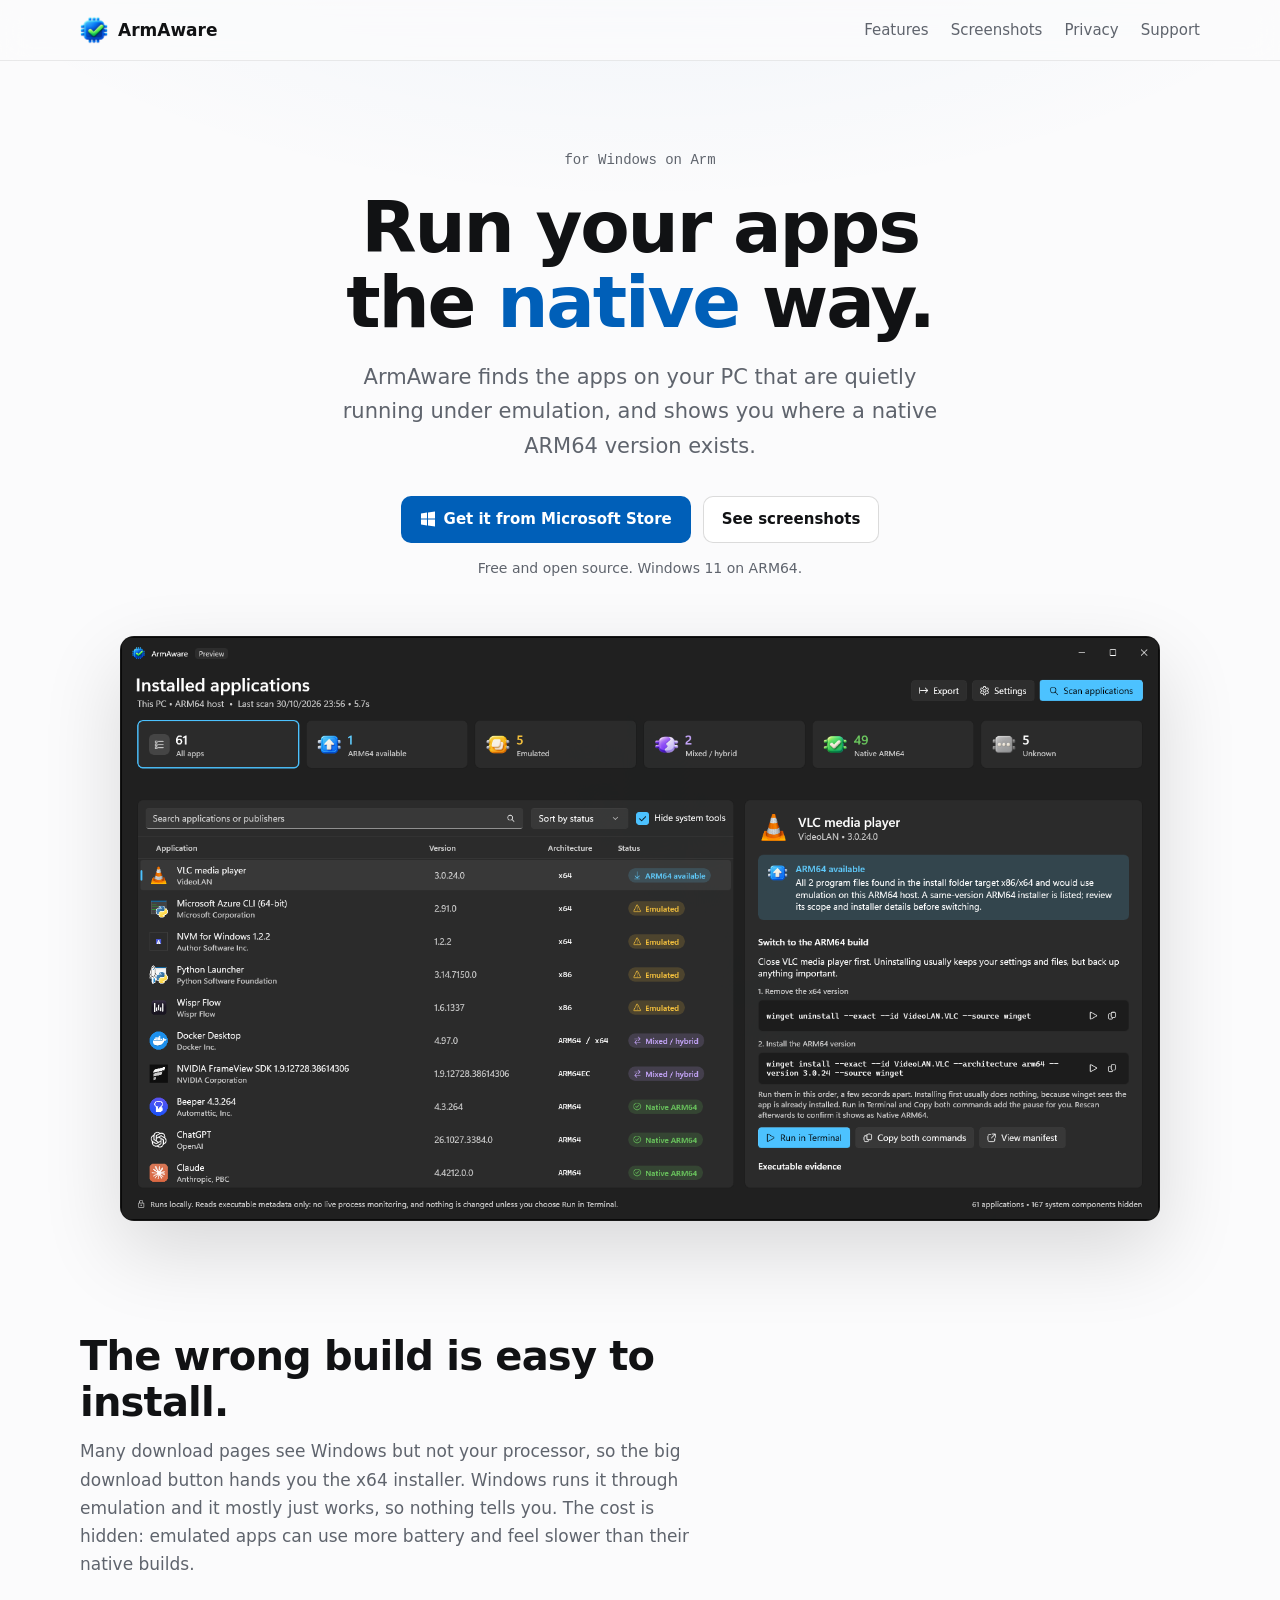
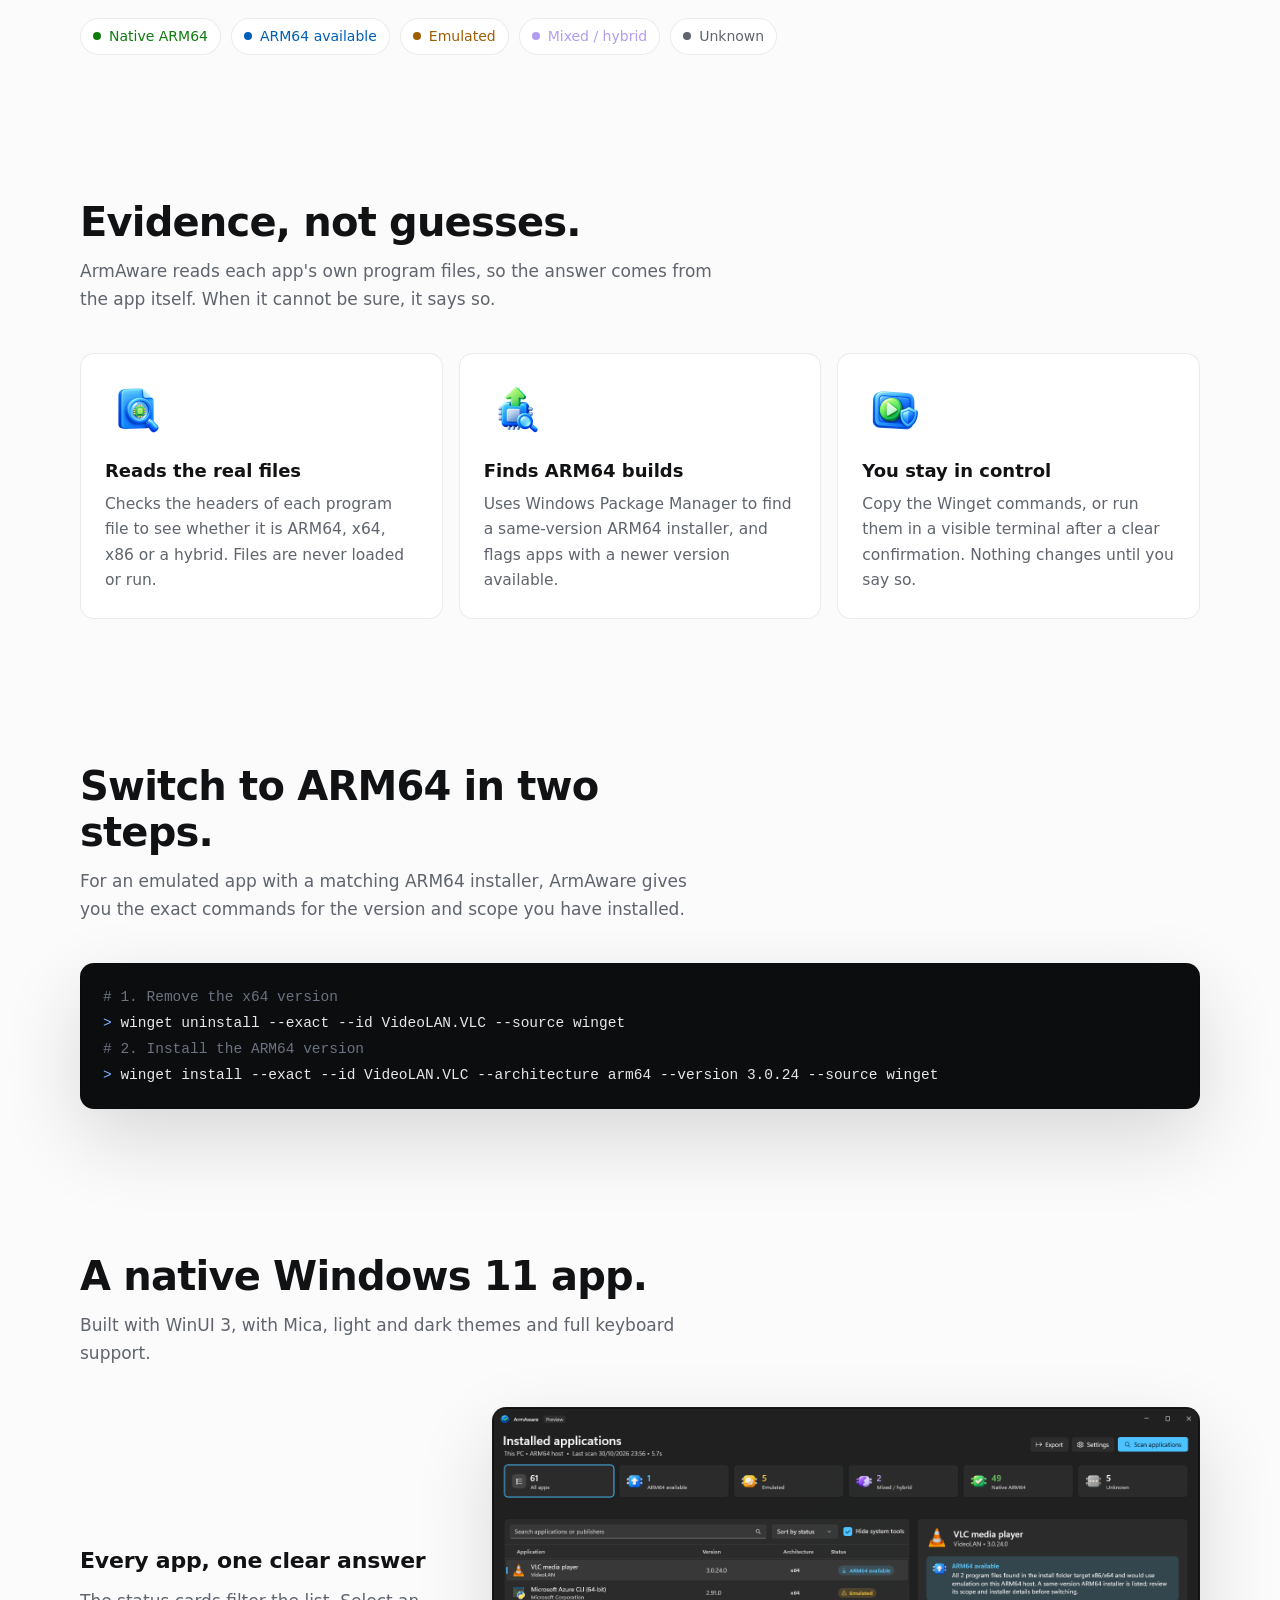
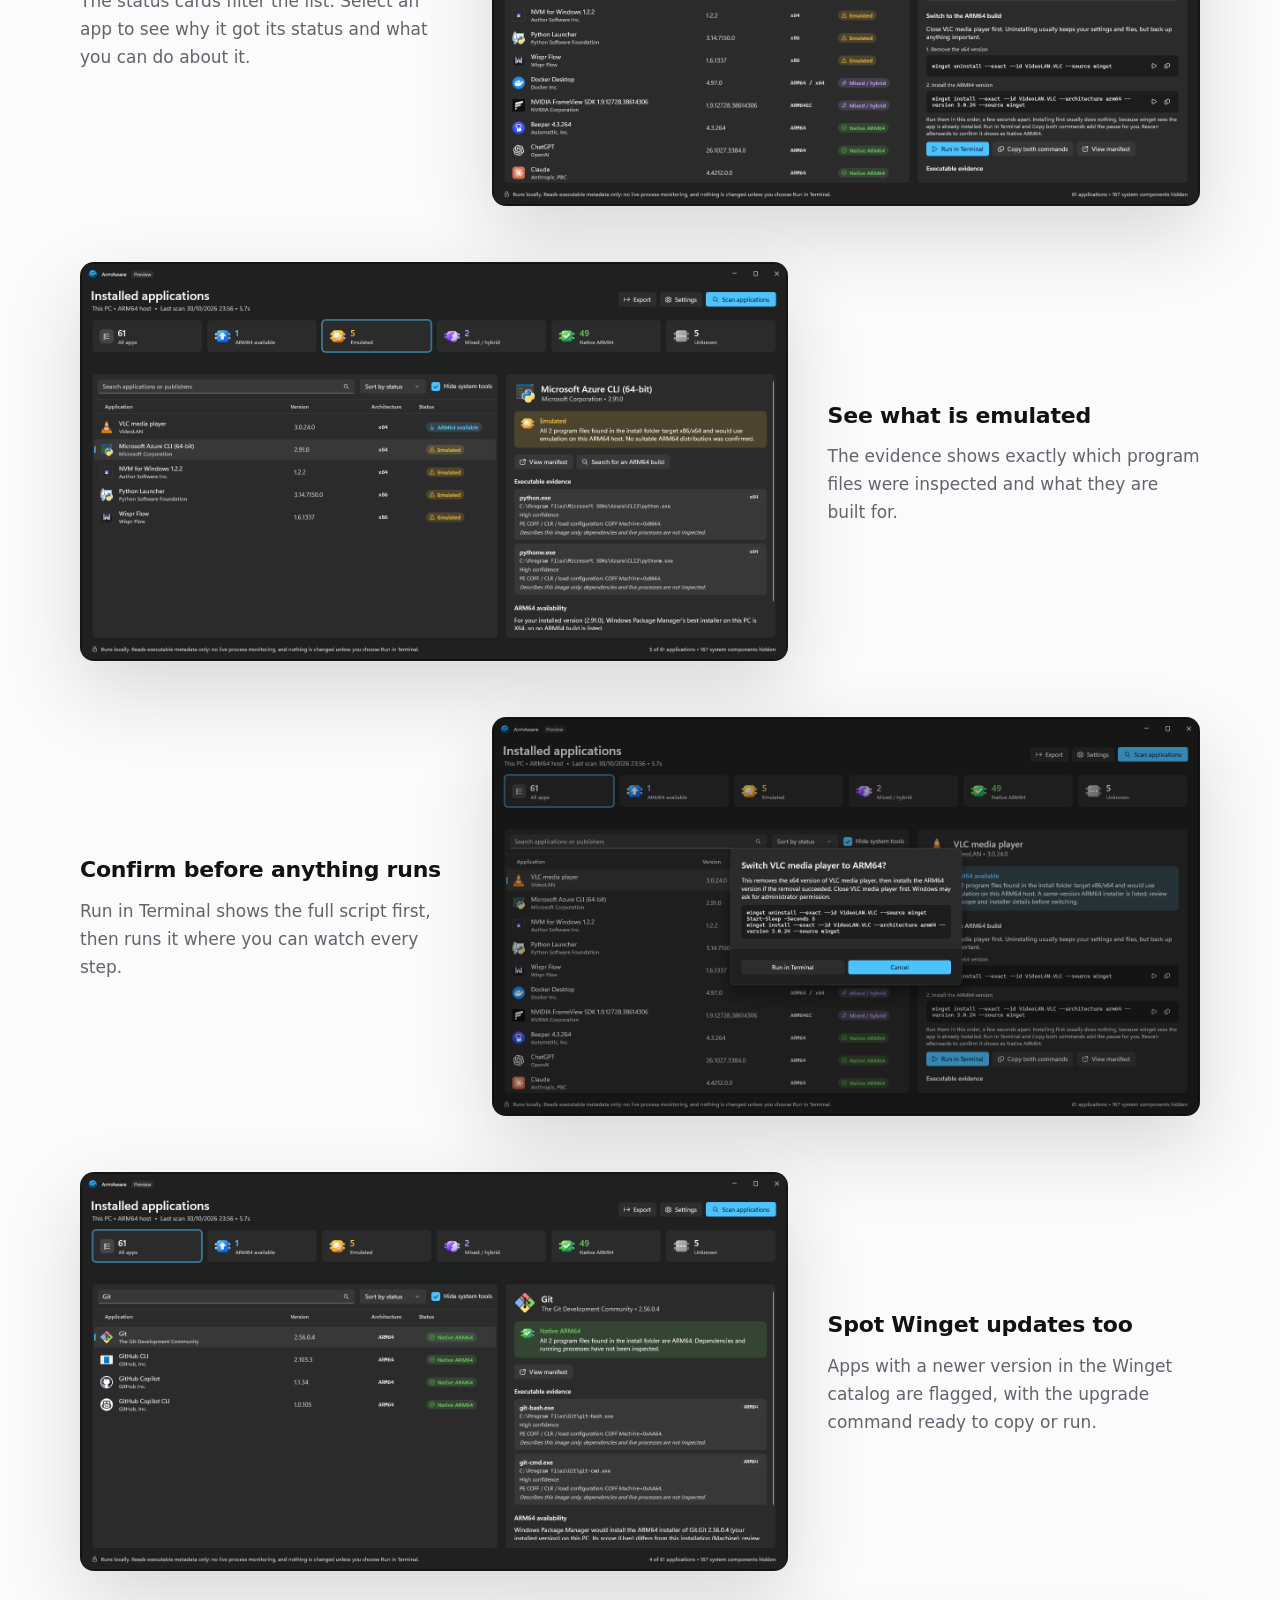
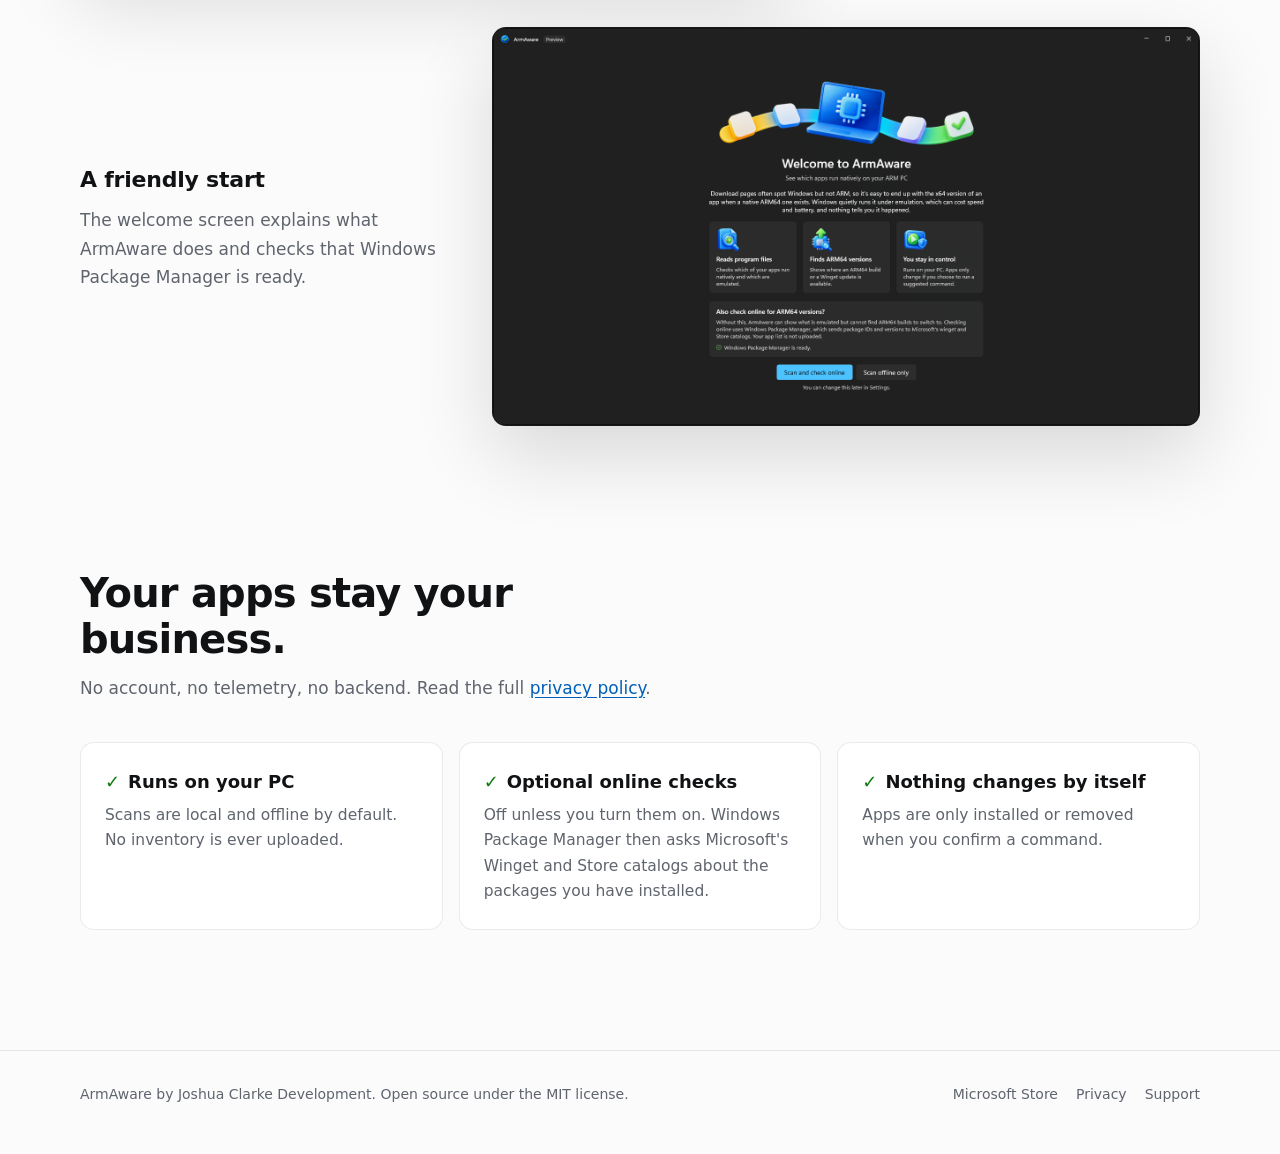
==== docs/index.html @ 5b1fdc79 "Initial commit" ====
<!doctype html>
<html lang="en">
<head>
<meta charset="utf-8">
<meta name="viewport" content="width=device-width, initial-scale=1">
<title>ArmAware: find emulated apps on Windows on ARM</title>
<meta name="description" content="ArmAware shows which apps on your Windows on ARM PC run under emulation, and helps you switch them to native ARM64 builds.">
<meta property="og:title" content="ArmAware">
<meta property="og:description" content="Find the apps on your Windows on ARM PC that run under emulation, and switch them to native ARM64.">
<meta property="og:image" content="img/02-arm64-available.png">
<link rel="icon" href="img/icon.png">
<link rel="stylesheet" href="site.css">
</head>
<body>
<header class="site-header">
  <div class="wrap">
    <a class="brand" href="index.html"><img src="img/icon.png" alt="">ArmAware</a>
    <nav class="site-nav" aria-label="Main">
      <a class="hide-sm" href="#features">Features</a>
      <a class="hide-sm" href="#screenshots">Screenshots</a>
      <a href="privacy.html">Privacy</a>
      <a href="support.html">Support</a>
    </nav>
  </div>
</header>

<main>
  <div class="wrap hero">
    <p class="eyebrow">for Windows on Arm</p>
    <h1>Run your apps the <span class="accent">native</span> way.</h1>
    <p class="lede">ArmAware finds the apps on your PC that are quietly running under emulation, and shows you where a native ARM64 version exists.</p>
    <div class="actions">
      <a class="btn btn-primary" href="https://apps.microsoft.com/detail/9N84PT3981Z1">
        <svg viewBox="0 0 16 16" aria-hidden="true"><path fill="currentColor" d="M1 2.5 7 1.6v5.9H1zm7-1.05L15 .5v7H8zM1 8.5h6v5.9l-6-.9zm7 0h7v7l-7-.95z"/></svg>
        Get it from Microsoft Store</a>
      <a class="btn" href="#screenshots">See screenshots</a>
    </div>
    <p class="note">Free and open source. Windows 11 on ARM64.</p>
    <div class="shot hero-shot"><img src="img/02-arm64-available.png" width="1600" height="900" alt="ArmAware listing installed apps, with VLC media player selected and an ARM64 version available"></div>
  </div>

  <section id="why">
    <div class="wrap">
      <div class="section-head">
        <h2>The wrong build is easy to install.</h2>
        <p>Many download pages see Windows but not your processor, so the big download button hands you the x64 installer. Windows runs it through emulation and it mostly just works, so nothing tells you. The cost is hidden: emulated apps can use more battery and feel slower than their native builds.</p>
      </div>
      <div class="statuses" aria-label="Statuses ArmAware reports">
        <span class="chip" style="color: var(--native)">Native ARM64</span>
        <span class="chip" style="color: var(--accent)">ARM64 available</span>
        <span class="chip" style="color: var(--emulated)">Emulated</span>
        <span class="chip" style="color: #b49cf0">Mixed / hybrid</span>
        <span class="chip" style="color: var(--muted)">Unknown</span>
      </div>
    </div>
  </section>

  <section id="features">
    <div class="wrap">
      <div class="section-head">
        <h2>Evidence, not guesses.</h2>
        <p>ArmAware reads each app's own program files, so the answer comes from the app itself. When it cannot be sure, it says so.</p>
      </div>
      <div class="features">
        <div class="card"><img src="img/feature-inspect.png" alt=""><h3>Reads the real files</h3><p>Checks the headers of each program file to see whether it is ARM64, x64, x86 or a hybrid. Files are never loaded or run.</p></div>
        <div class="card"><img src="img/feature-find.png" alt=""><h3>Finds ARM64 builds</h3><p>Uses Windows Package Manager to find a same-version ARM64 installer, and flags apps with a newer version available.</p></div>
        <div class="card"><img src="img/feature-control.png" alt=""><h3>You stay in control</h3><p>Copy the Winget commands, or run them in a visible terminal after a clear confirmation. Nothing changes until you say so.</p></div>
      </div>
    </div>
  </section>

  <section id="switch">
    <div class="wrap">
      <div class="section-head">
        <h2>Switch to ARM64 in two steps.</h2>
        <p>For an emulated app with a matching ARM64 installer, ArmAware gives you the exact commands for the version and scope you have installed.</p>
      </div>
      <div class="terminal" role="img" aria-label="Two Winget commands: uninstall the x64 build of VLC, then install the ARM64 build">
        <div class="c"># 1. Remove the x64 version</div>
        <div><span class="p">&gt;</span> winget uninstall --exact --id VideoLAN.VLC --source winget</div>
        <div class="c"># 2. Install the ARM64 version</div>
        <div><span class="p">&gt;</span> winget install --exact --id VideoLAN.VLC --architecture arm64 --version 3.0.24 --source winget</div>
      </div>
    </div>
  </section>

  <section id="screenshots">
    <div class="wrap">
      <div class="section-head">
        <h2>A native Windows 11 app.</h2>
        <p>Built with WinUI 3, with Mica, light and dark themes and full keyboard support.</p>
      </div>
      <div class="gallery">
        <figure>
          <figcaption><h3>Every app, one clear answer</h3><p>The status cards filter the list. Select an app to see why it got its status and what you can do about it.</p></figcaption>
          <a class="shot" href="img/02-arm64-available.png"><img src="img/02-arm64-available.png" width="1600" height="900" loading="lazy" alt="App list with status cards and the details pane for VLC media player"></a>
        </figure>
        <figure>
          <figcaption><h3>See what is emulated</h3><p>The evidence shows exactly which program files were inspected and what they are built for.</p></figcaption>
          <a class="shot" href="img/05-emulated.png"><img src="img/05-emulated.png" width="1600" height="900" loading="lazy" alt="An emulated app selected, with its executable evidence"></a>
        </figure>
        <figure>
          <figcaption><h3>Confirm before anything runs</h3><p>Run in Terminal shows the full script first, then runs it where you can watch every step.</p></figcaption>
          <a class="shot" href="img/03-run-confirmation.png"><img src="img/03-run-confirmation.png" width="1600" height="900" loading="lazy" alt="Confirmation dialog showing the commands that will run"></a>
        </figure>
        <figure>
          <figcaption><h3>Spot Winget updates too</h3><p>Apps with a newer version in the Winget catalog are flagged, with the upgrade command ready to copy or run.</p></figcaption>
          <a class="shot" href="img/04-update-available.png"><img src="img/04-update-available.png" width="1600" height="900" loading="lazy" alt="An app with a Winget update available"></a>
        </figure>
        <figure>
          <figcaption><h3>A friendly start</h3><p>The welcome screen explains what ArmAware does and checks that Windows Package Manager is ready.</p></figcaption>
          <a class="shot" href="img/01-welcome.png"><img src="img/01-welcome.png" width="1600" height="900" loading="lazy" alt="ArmAware welcome screen"></a>
        </figure>
      </div>
    </div>
  </section>

  <section id="privacy">
    <div class="wrap">
      <div class="section-head">
        <h2>Your apps stay your business.</h2>
        <p>No account, no telemetry, no backend. Read the full <a href="privacy.html">privacy policy</a>.</p>
      </div>
      <div class="privacy-points">
        <div class="card"><h3>Runs on your PC</h3><p>Scans are local and offline by default. No inventory is ever uploaded.</p></div>
        <div class="card"><h3>Optional online checks</h3><p>Off unless you turn them on. Windows Package Manager then asks Microsoft's Winget and Store catalogs about the packages you have installed.</p></div>
        <div class="card"><h3>Nothing changes by itself</h3><p>Apps are only installed or removed when you confirm a command.</p></div>
      </div>
    </div>
  </section>
</main>

<footer class="site-footer">
  <div class="wrap">
    <span>ArmAware by Joshua Clarke Development. Open source under the MIT license.</span>
    <nav aria-label="Footer">
      <a href="https://apps.microsoft.com/detail/9N84PT3981Z1">Microsoft Store</a>
      <a href="privacy.html">Privacy</a>
      <a href="support.html">Support</a>
    </nav>
  </div>
</footer>
</body>
</html>
---- docs/site.css ----
:root {
  color-scheme: dark;
  --bg: #08090a;
  --surface: #101113;
  --raised: #16171a;
  --line: rgba(255, 255, 255, .08);
  --line-strong: rgba(255, 255, 255, .14);
  --ink: #f7f8f8;
  --muted: #8a8f98;
  --accent: #7db7ff;
  --accent-ink: #08090a;
  --native: #6ccb5f;
  --emulated: #d9a441;
  --glow: rgba(255, 255, 255, .06);
  --shadow: 0 40px 120px rgba(0, 0, 0, .7);
  --radius: 14px;
  --mono: "Cascadia Mono", "Cascadia Code", Consolas, monospace;
}

@media (prefers-color-scheme: light) {
  :root {
    color-scheme: light;
    --bg: #fbfbfc;
    --surface: #ffffff;
    --raised: #f3f4f6;
    --line: rgba(0, 0, 0, .08);
    --line-strong: rgba(0, 0, 0, .14);
    --ink: #111214;
    --muted: #5f646d;
    --accent: #005fb8;
    --accent-ink: #ffffff;
    --native: #0f7b0f;
    --emulated: #9d5d00;
    --glow: rgba(0, 95, 184, .06);
    --shadow: 0 30px 80px rgba(0, 0, 0, .14);
  }
}

* { box-sizing: border-box; }
html { scroll-behavior: smooth; }
body {
  margin: 0;
  background: radial-gradient(1100px 520px at 50% -160px, var(--glow), transparent 70%), var(--bg);
  color: var(--ink);
  font: 17px/1.65 "Segoe UI Variable Text", "Segoe UI", system-ui, -apple-system, sans-serif;
  -webkit-font-smoothing: antialiased;
}
img { max-width: 100%; height: auto; display: block; }
a { color: var(--accent); text-underline-offset: .2em; }
a:hover { text-decoration-thickness: 2px; }
code { font-family: var(--mono); font-size: .88em; background: var(--raised); border: 1px solid var(--line); border-radius: 6px; padding: .1em .35em; }
:focus-visible { outline: 2px solid var(--accent); outline-offset: 3px; border-radius: 6px; }

.wrap { width: min(1120px, 100% - 32px); margin-inline: auto; }

/* Header */
.site-header { position: sticky; top: 0; z-index: 10; backdrop-filter: saturate(160%) blur(14px); -webkit-backdrop-filter: saturate(160%) blur(14px);
  background: color-mix(in srgb, var(--bg) 78%, transparent); border-bottom: 1px solid var(--line); }
.site-header .wrap { display: flex; align-items: center; gap: 24px; height: 60px; }
.brand { display: inline-flex; align-items: center; gap: 10px; color: var(--ink); text-decoration: none; font-weight: 600; font-size: 17px; }
.brand img { width: 28px; height: 28px; }
.site-nav { display: flex; gap: 22px; margin-left: auto; }
.site-nav a { color: var(--muted); text-decoration: none; font-size: 15px; }
.site-nav a:hover, .site-nav a[aria-current="page"] { color: var(--ink); }

/* Buttons */
.btn { display: inline-flex; align-items: center; gap: 8px; padding: 10px 18px; border-radius: 10px; font-weight: 600; font-size: 15px; text-decoration: none;
  border: 1px solid var(--line-strong); background: var(--surface); color: var(--ink); }
.btn:hover { background: var(--raised); text-decoration: none; }
.btn-primary { background: var(--accent); border-color: transparent; color: var(--accent-ink); }
.btn-primary:hover { background: var(--accent); filter: brightness(1.08); }
.btn svg { width: 16px; height: 16px; }

/* Hero */
.hero { text-align: center; padding: 88px 0 40px; }
.eyebrow { font-family: var(--mono); font-size: 14px; color: var(--muted); margin: 0 0 18px; }
.hero h1 { font-family: "Segoe UI Variable Display", "Segoe UI", system-ui, sans-serif; font-size: clamp(40px, 7vw, 72px); line-height: 1.04;
  letter-spacing: -.03em; font-weight: 600; margin: 0 auto 20px; max-width: 14ch; }
.accent { color: var(--accent); }
.lede { color: var(--muted); font-size: clamp(18px, 2.2vw, 21px); max-width: 40rem; margin: 0 auto 32px; }
.actions { display: flex; flex-wrap: wrap; gap: 12px; justify-content: center; }
.note { color: var(--muted); font-size: 14px; margin-top: 14px; }

.shot { border-radius: var(--radius); overflow: hidden; border: 1px solid var(--line-strong); box-shadow: var(--shadow); background: #1c1c1c; }
.hero-shot { margin: 56px auto 0; max-width: 1040px; }

/* Sections */
section { padding: 72px 0; scroll-margin-top: 40px; }
.section-head { max-width: 40rem; margin-bottom: 40px; }
.section-head h2 { font-size: clamp(28px, 4vw, 40px); line-height: 1.15; letter-spacing: -.02em; font-weight: 600; margin: 0 0 12px; }
.section-head p { color: var(--muted); margin: 0; }

.statuses { display: flex; flex-wrap: wrap; gap: 10px; margin-top: 24px; }
.chip { display: inline-flex; align-items: center; gap: 8px; padding: 6px 12px; border-radius: 999px; border: 1px solid var(--line); background: var(--surface); font-size: 14px; font-weight: 500; }
.chip::before { content: ""; width: 8px; height: 8px; border-radius: 50%; background: currentColor; }

.features { display: grid; grid-template-columns: repeat(3, 1fr); gap: 16px; }
.card { background: var(--surface); border: 1px solid var(--line); border-radius: var(--radius); padding: 24px; }
.card img { width: 64px; height: 64px; margin-bottom: 14px; }
.card h3 { font-size: 18px; margin: 0 0 6px; font-weight: 600; }
.card p { color: var(--muted); margin: 0; font-size: 15.5px; }

/* Screenshot gallery */
.gallery { display: grid; gap: 56px; }
.gallery figure { margin: 0; display: grid; grid-template-columns: 1fr 1.9fr; gap: 40px; align-items: center; }
.gallery figure:nth-child(even) { grid-template-columns: 1.9fr 1fr; }
.gallery figure:nth-child(even) figcaption { order: 2; }
.gallery figcaption h3 { font-size: 22px; letter-spacing: -.01em; margin: 0 0 8px; font-weight: 600; }
.gallery figcaption p { color: var(--muted); margin: 0; }
.gallery a.shot { display: block; }

/* Steps / terminal */
.terminal { background: #0c0d0f; color: #e6e8eb; border: 1px solid var(--line-strong); border-radius: var(--radius); padding: 20px 22px; font-family: var(--mono);
  font-size: 14.5px; line-height: 1.8; overflow-x: auto; box-shadow: var(--shadow); }
.terminal .c { color: #6b7280; }
.terminal .p { color: #7db7ff; }

.privacy-points { display: grid; grid-template-columns: repeat(3, 1fr); gap: 16px; }
.privacy-points .card h3::before { content: "✓"; color: var(--native); margin-right: 8px; }

/* Long-form pages */
.doc { max-width: 46rem; padding: 64px 0 40px; }
.doc h1 { font-size: clamp(34px, 5vw, 48px); letter-spacing: -.025em; line-height: 1.1; margin: 0 0 8px; font-weight: 600; }
.doc .meta { color: var(--muted); margin: 0 0 40px; font-size: 15px; }
.doc h2 { font-size: 22px; margin: 44px 0 10px; letter-spacing: -.01em; font-weight: 600; }
.doc p, .doc li { color: color-mix(in srgb, var(--ink) 82%, var(--muted)); }
.doc ul { padding-left: 1.2em; }
.doc li { margin: 6px 0; }
.summary { background: var(--surface); border: 1px solid var(--line); border-radius: var(--radius); padding: 20px 24px; margin-bottom: 8px; }
.summary ul { margin: 0; }
.toc { display: flex; flex-wrap: wrap; gap: 8px 18px; font-size: 15px; margin-bottom: 8px; }

/* Footer */
.site-footer { border-top: 1px solid var(--line); margin-top: 48px; padding: 32px 0 48px; color: var(--muted); font-size: 14px; }
.site-footer .wrap { display: flex; flex-wrap: wrap; gap: 12px 28px; align-items: center; }
.site-footer nav { display: flex; flex-wrap: wrap; gap: 18px; margin-left: auto; }
.site-footer a { color: var(--muted); text-decoration: none; }
.site-footer a:hover { color: var(--ink); }

@media (max-width: 860px) {
  .features, .privacy-points { grid-template-columns: 1fr; }
  .gallery figure, .gallery figure:nth-child(even) { grid-template-columns: 1fr; gap: 18px; }
  .gallery figure:nth-child(even) figcaption { order: 0; }
  .hero { padding-top: 56px; }
  section { padding: 52px 0; }
}
@media (max-width: 560px) {
  .site-nav a.hide-sm { display: none; }
  .site-nav { gap: 16px; }
  .site-footer nav { margin-left: 0; }
}
@media (prefers-reduced-motion: reduce) { html { scroll-behavior: auto; } }
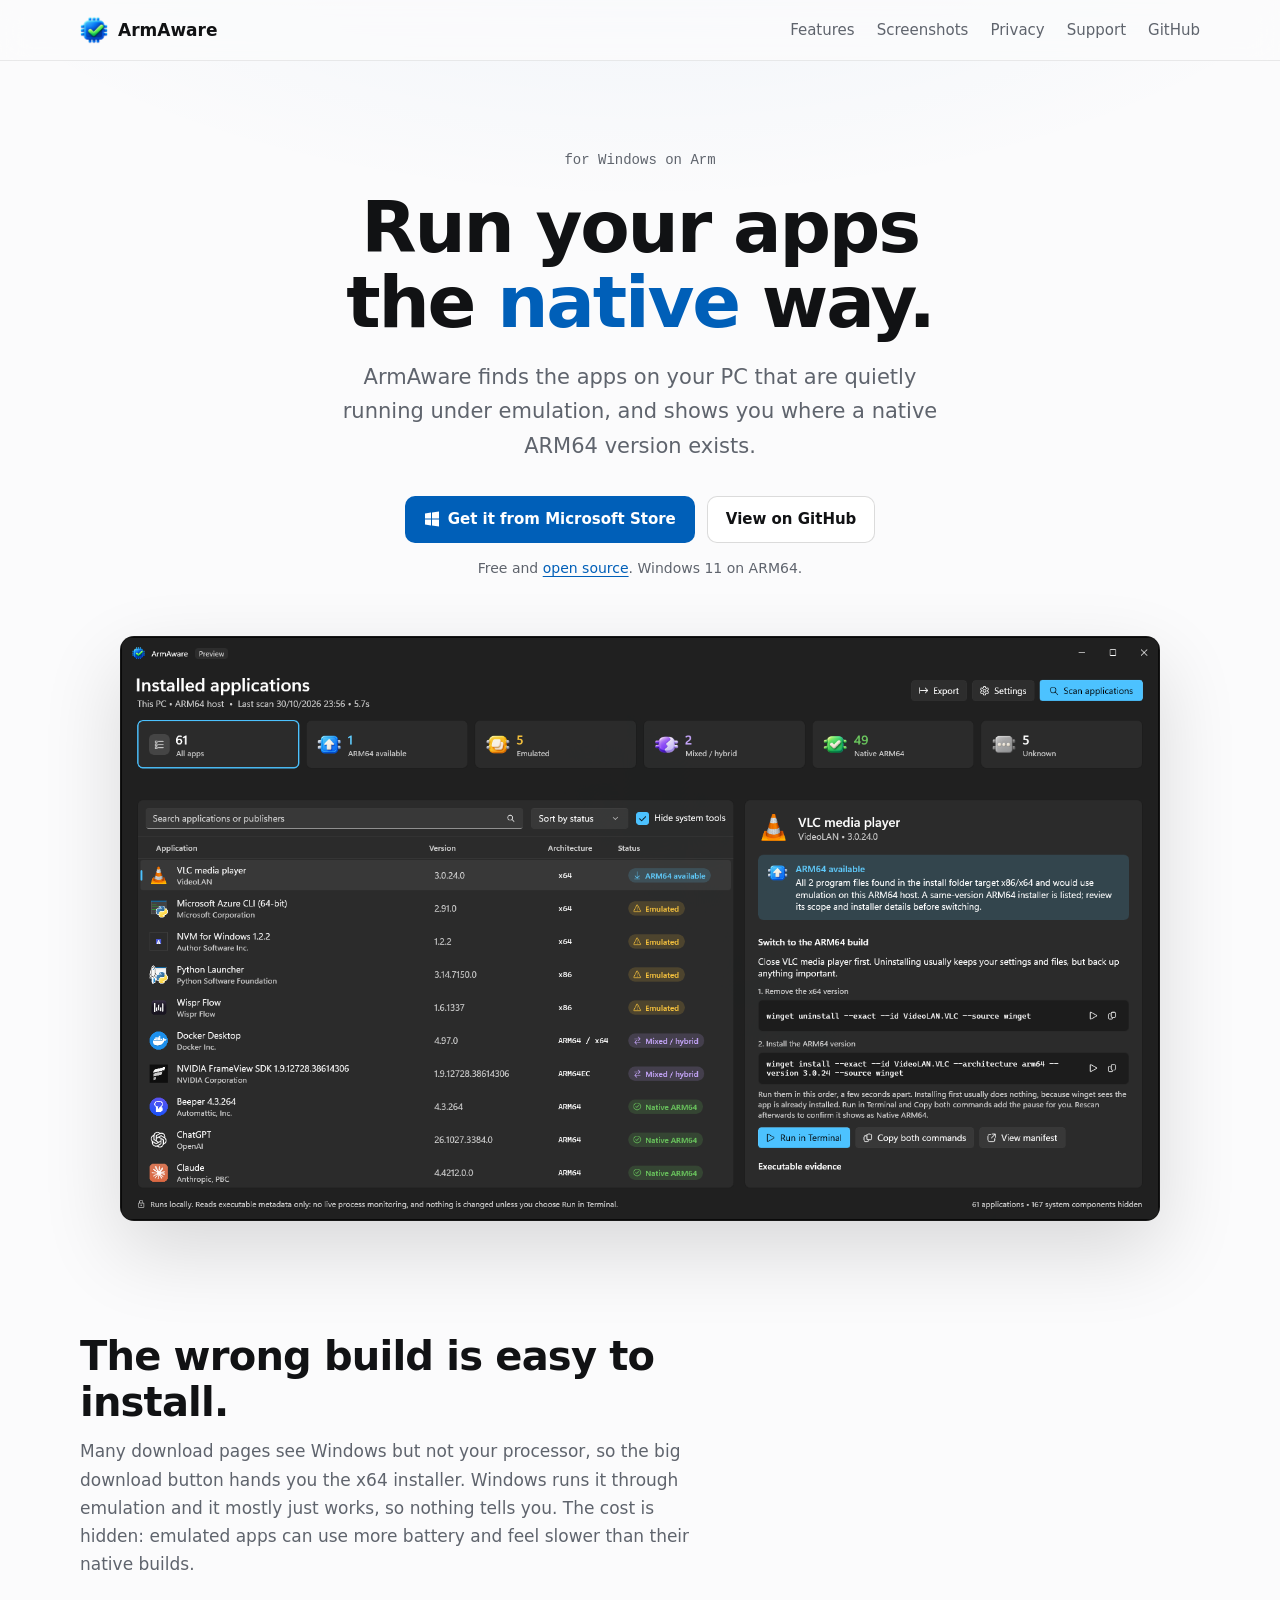
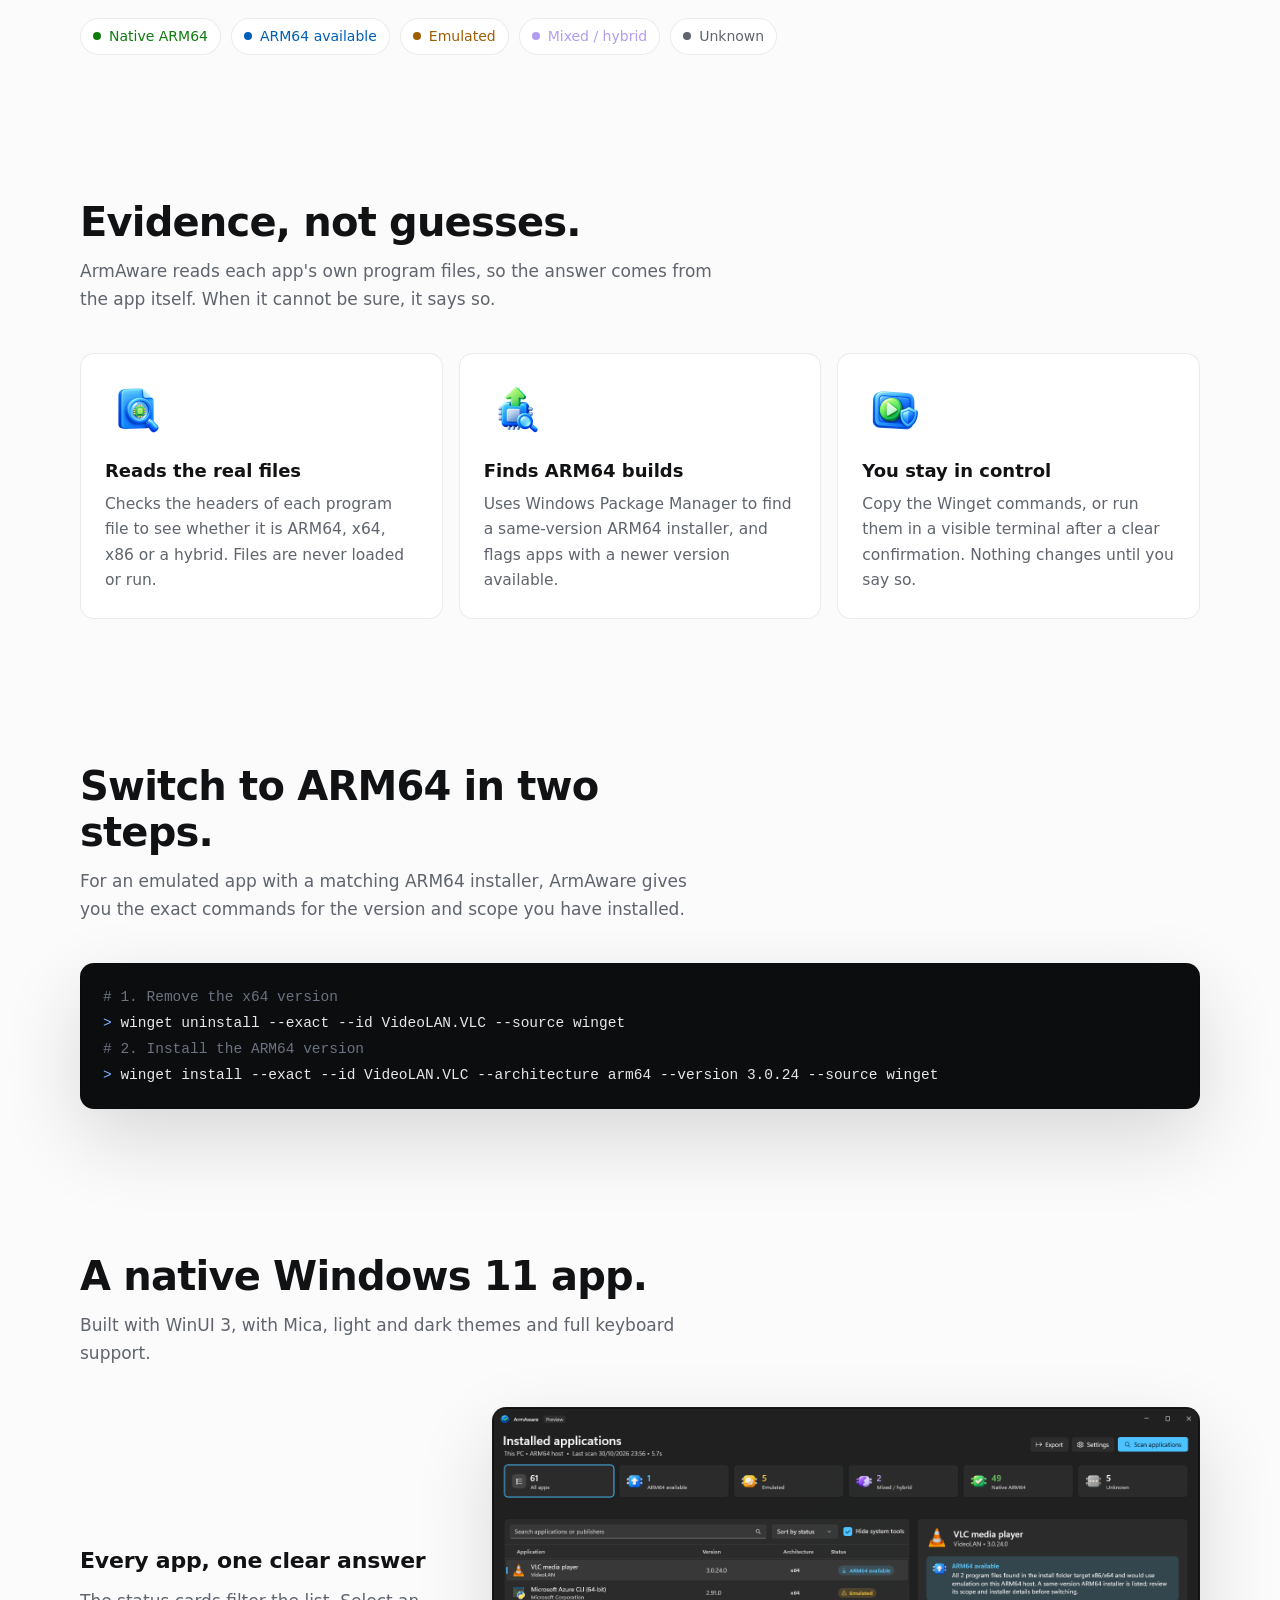
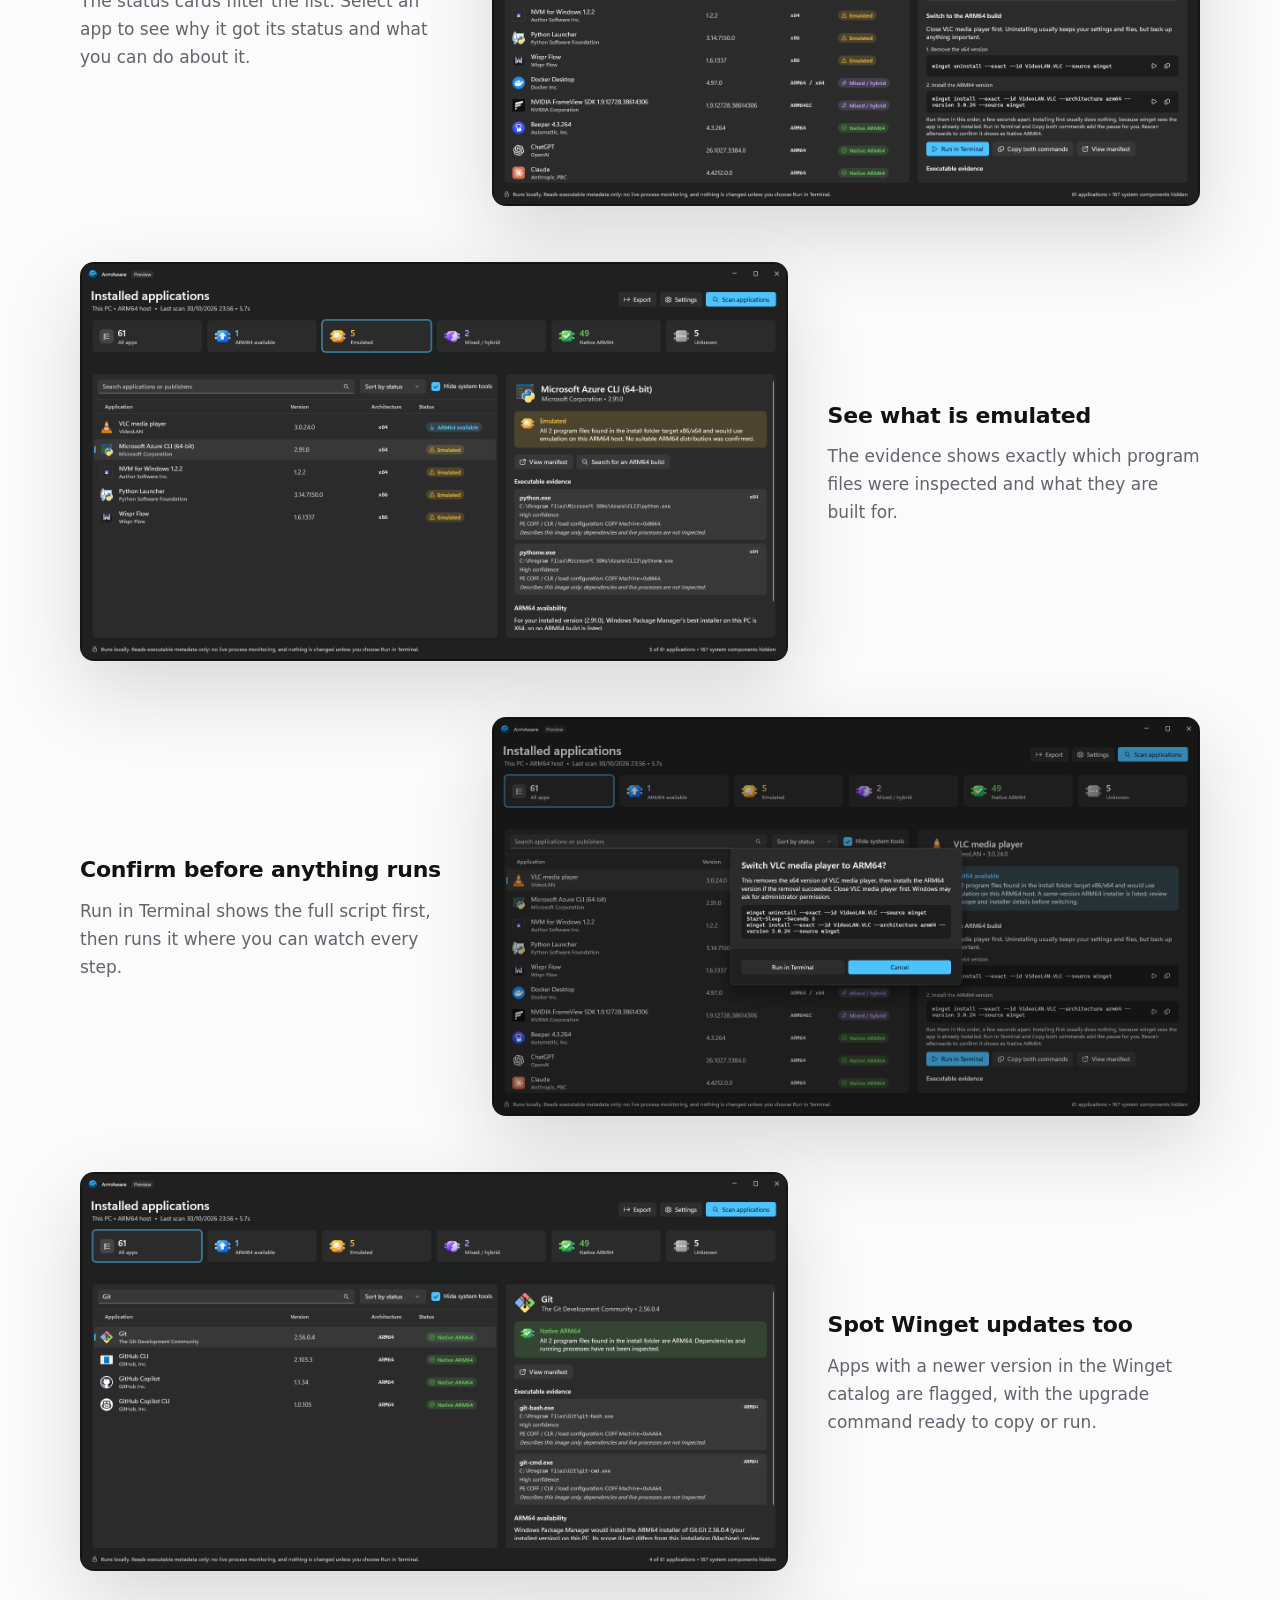
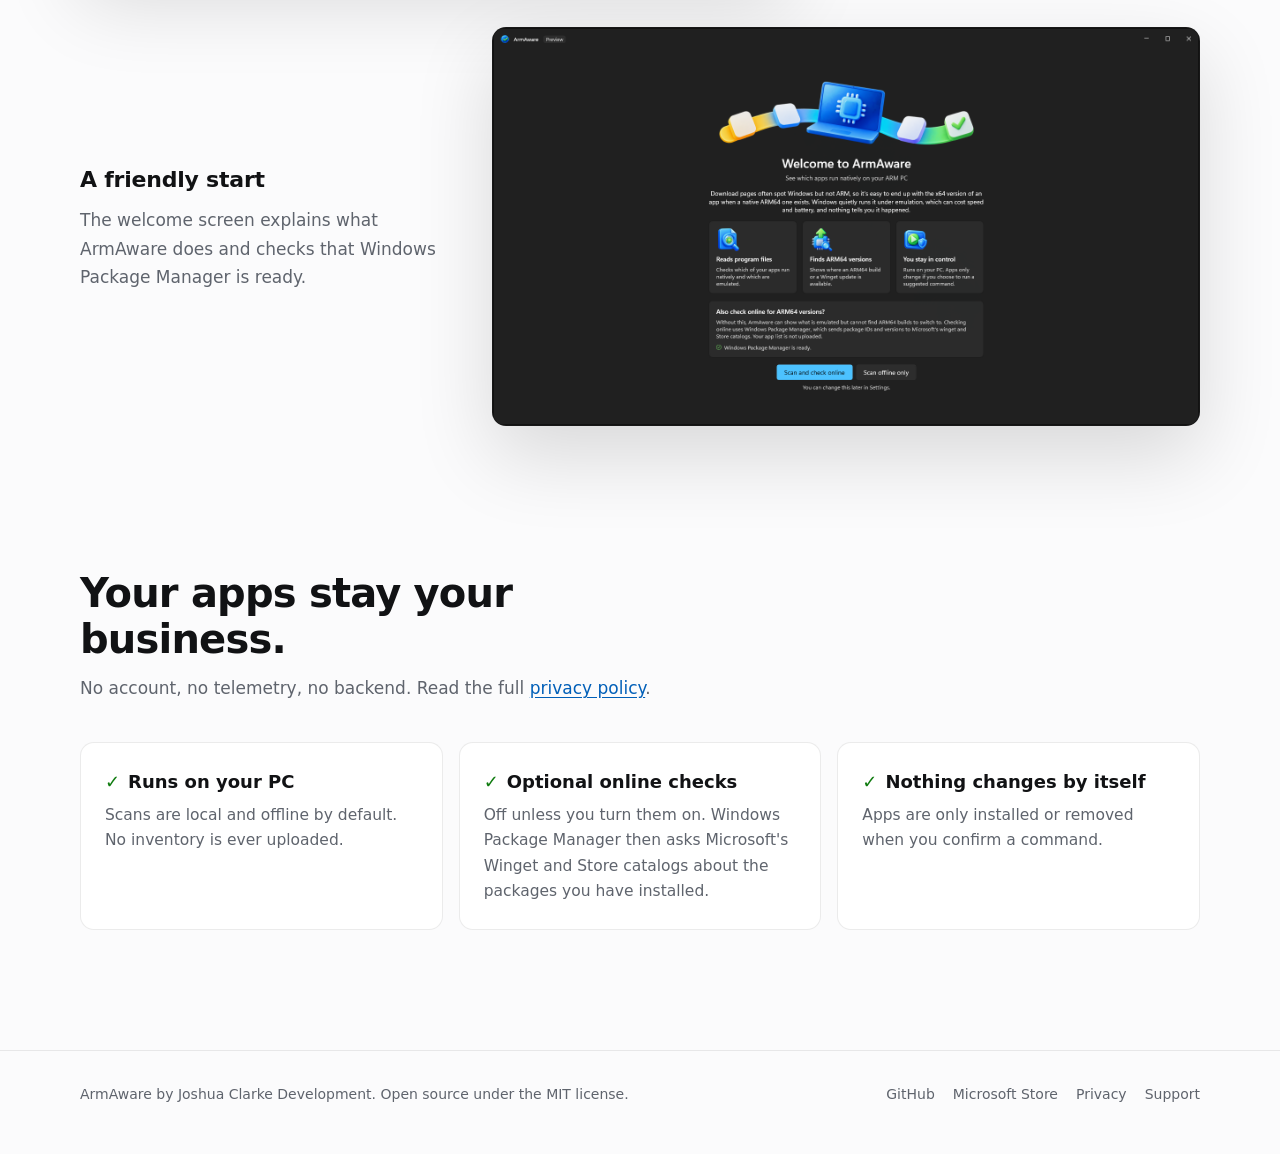
==== commit 42cefca5: "Link the website and repository, add a security policy" ====
--- a/docs/index.html
+++ b/docs/index.html
@@ -20,6 +20,7 @@
       <a class="hide-sm" href="#screenshots">Screenshots</a>
       <a href="privacy.html">Privacy</a>
       <a href="support.html">Support</a>
+      <a href="https://github.com/TheSirLan/ArmAware">GitHub</a>
     </nav>
   </div>
 </header>
@@ -33,9 +34,9 @@
       <a class="btn btn-primary" href="https://apps.microsoft.com/detail/9N84PT3981Z1">
         <svg viewBox="0 0 16 16" aria-hidden="true"><path fill="currentColor" d="M1 2.5 7 1.6v5.9H1zm7-1.05L15 .5v7H8zM1 8.5h6v5.9l-6-.9zm7 0h7v7l-7-.95z"/></svg>
         Get it from Microsoft Store</a>
-      <a class="btn" href="#screenshots">See screenshots</a>
+      <a class="btn" href="https://github.com/TheSirLan/ArmAware">View on GitHub</a>
     </div>
-    <p class="note">Free and open source. Windows 11 on ARM64.</p>
+    <p class="note">Free and <a href="https://github.com/TheSirLan/ArmAware">open source</a>. Windows 11 on ARM64.</p>
     <div class="shot hero-shot"><img src="img/02-arm64-available.png" width="1600" height="900" alt="ArmAware listing installed apps, with VLC media player selected and an ARM64 version available"></div>
   </div>
 
@@ -134,6 +135,7 @@
   <div class="wrap">
     <span>ArmAware by Joshua Clarke Development. Open source under the MIT license.</span>
     <nav aria-label="Footer">
+      <a href="https://github.com/TheSirLan/ArmAware">GitHub</a>
       <a href="https://apps.microsoft.com/detail/9N84PT3981Z1">Microsoft Store</a>
       <a href="privacy.html">Privacy</a>
       <a href="support.html">Support</a>
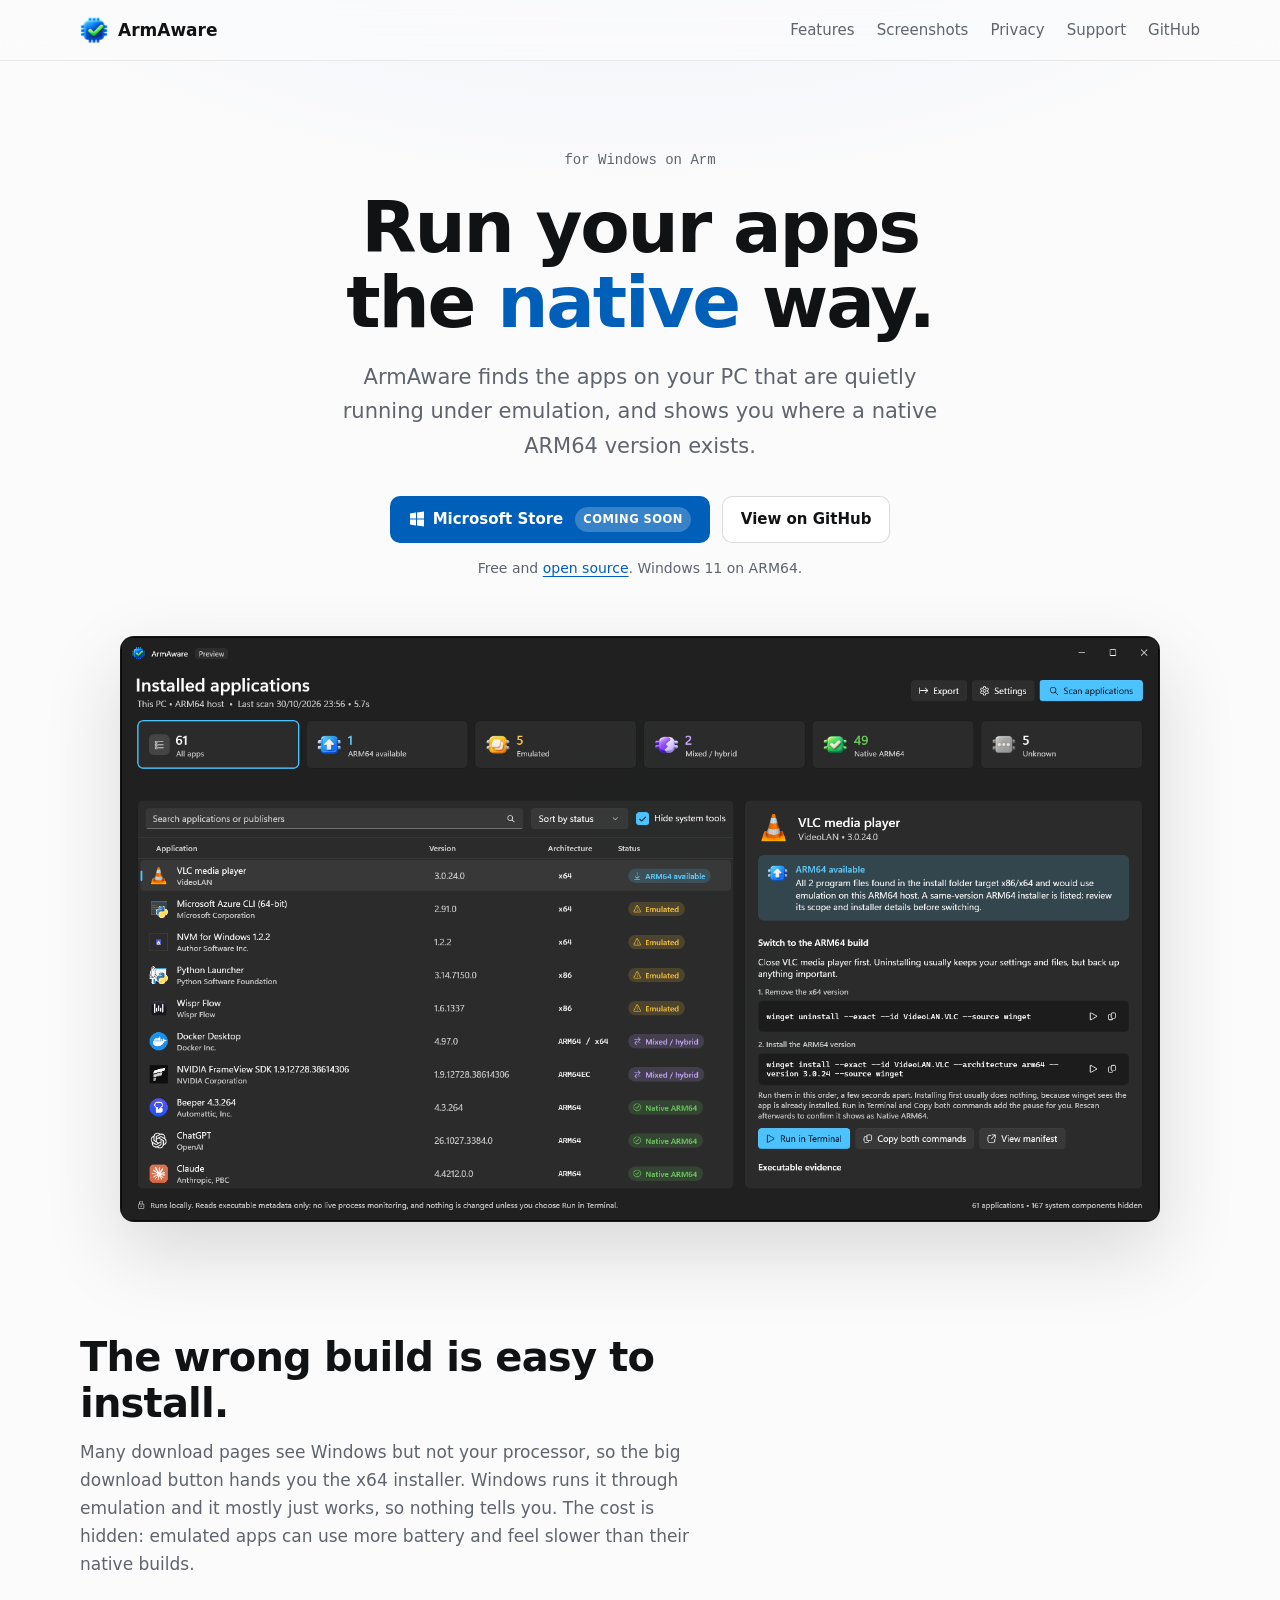
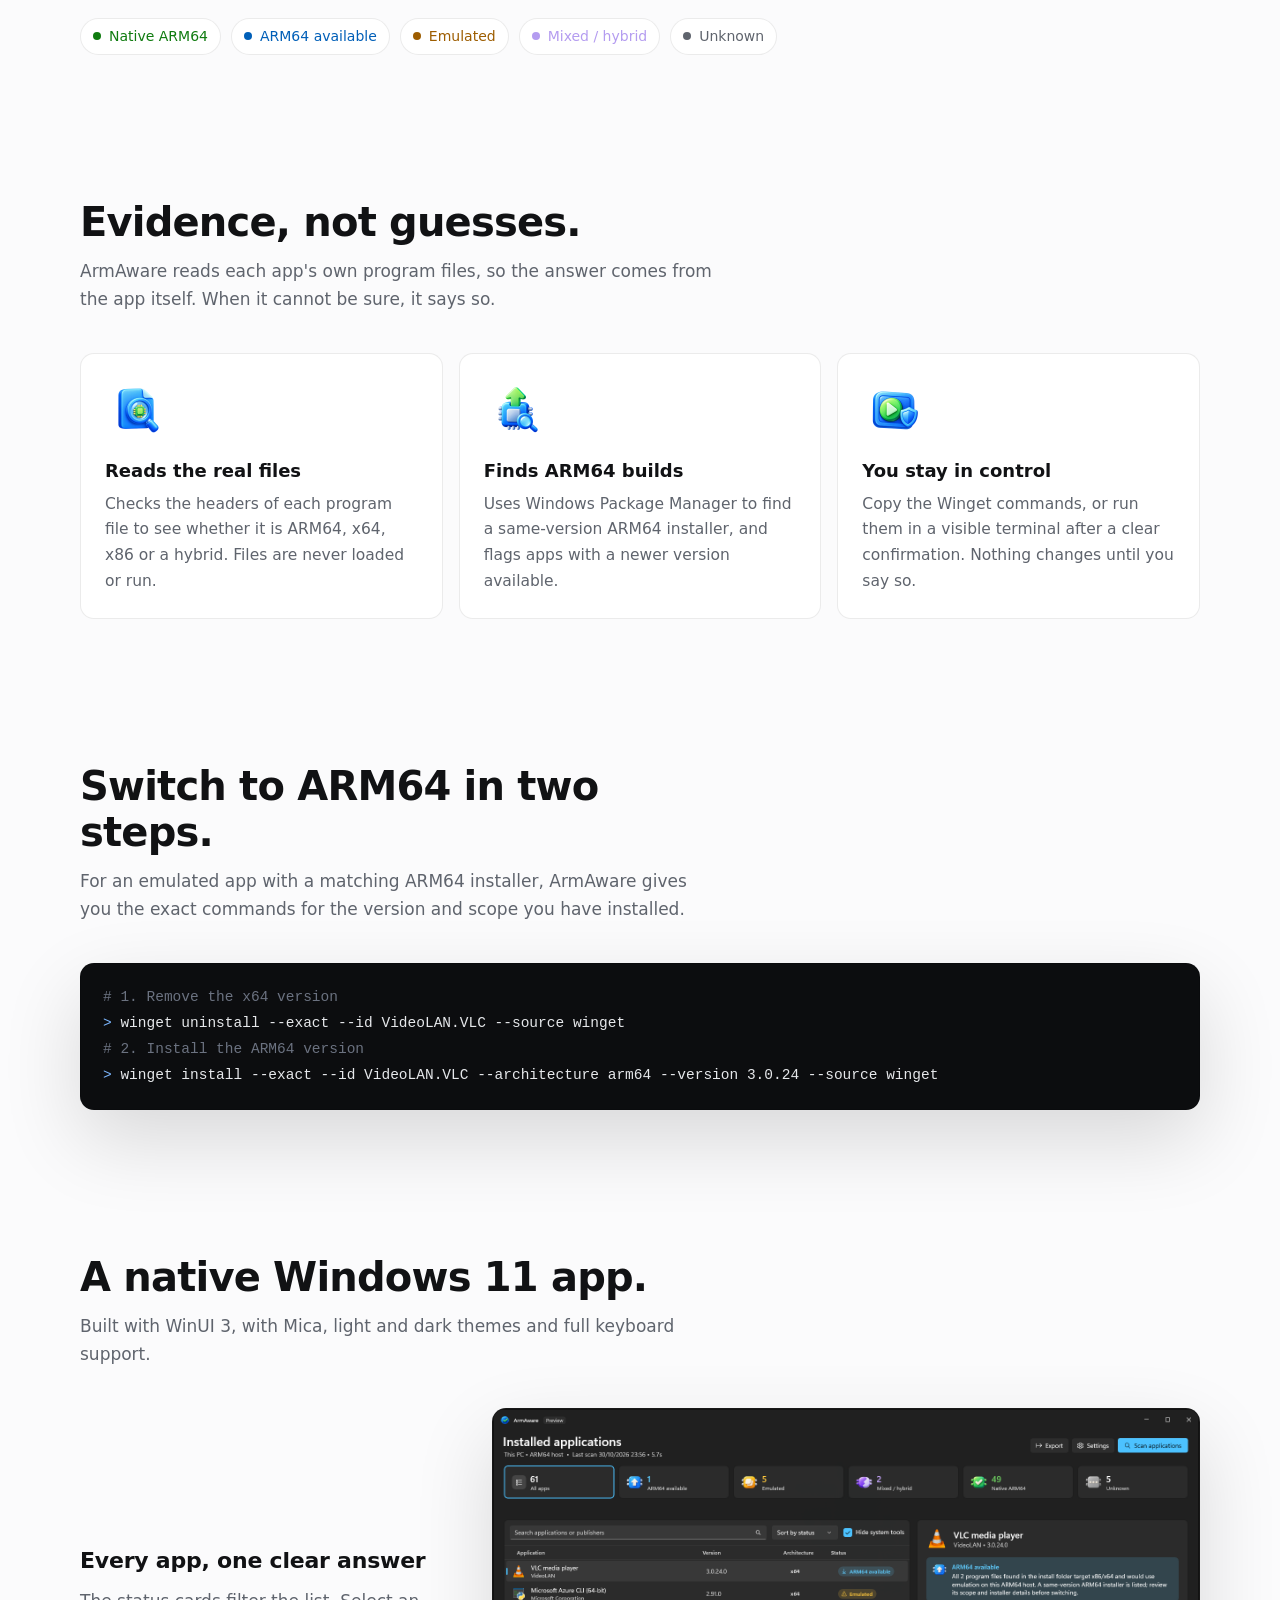
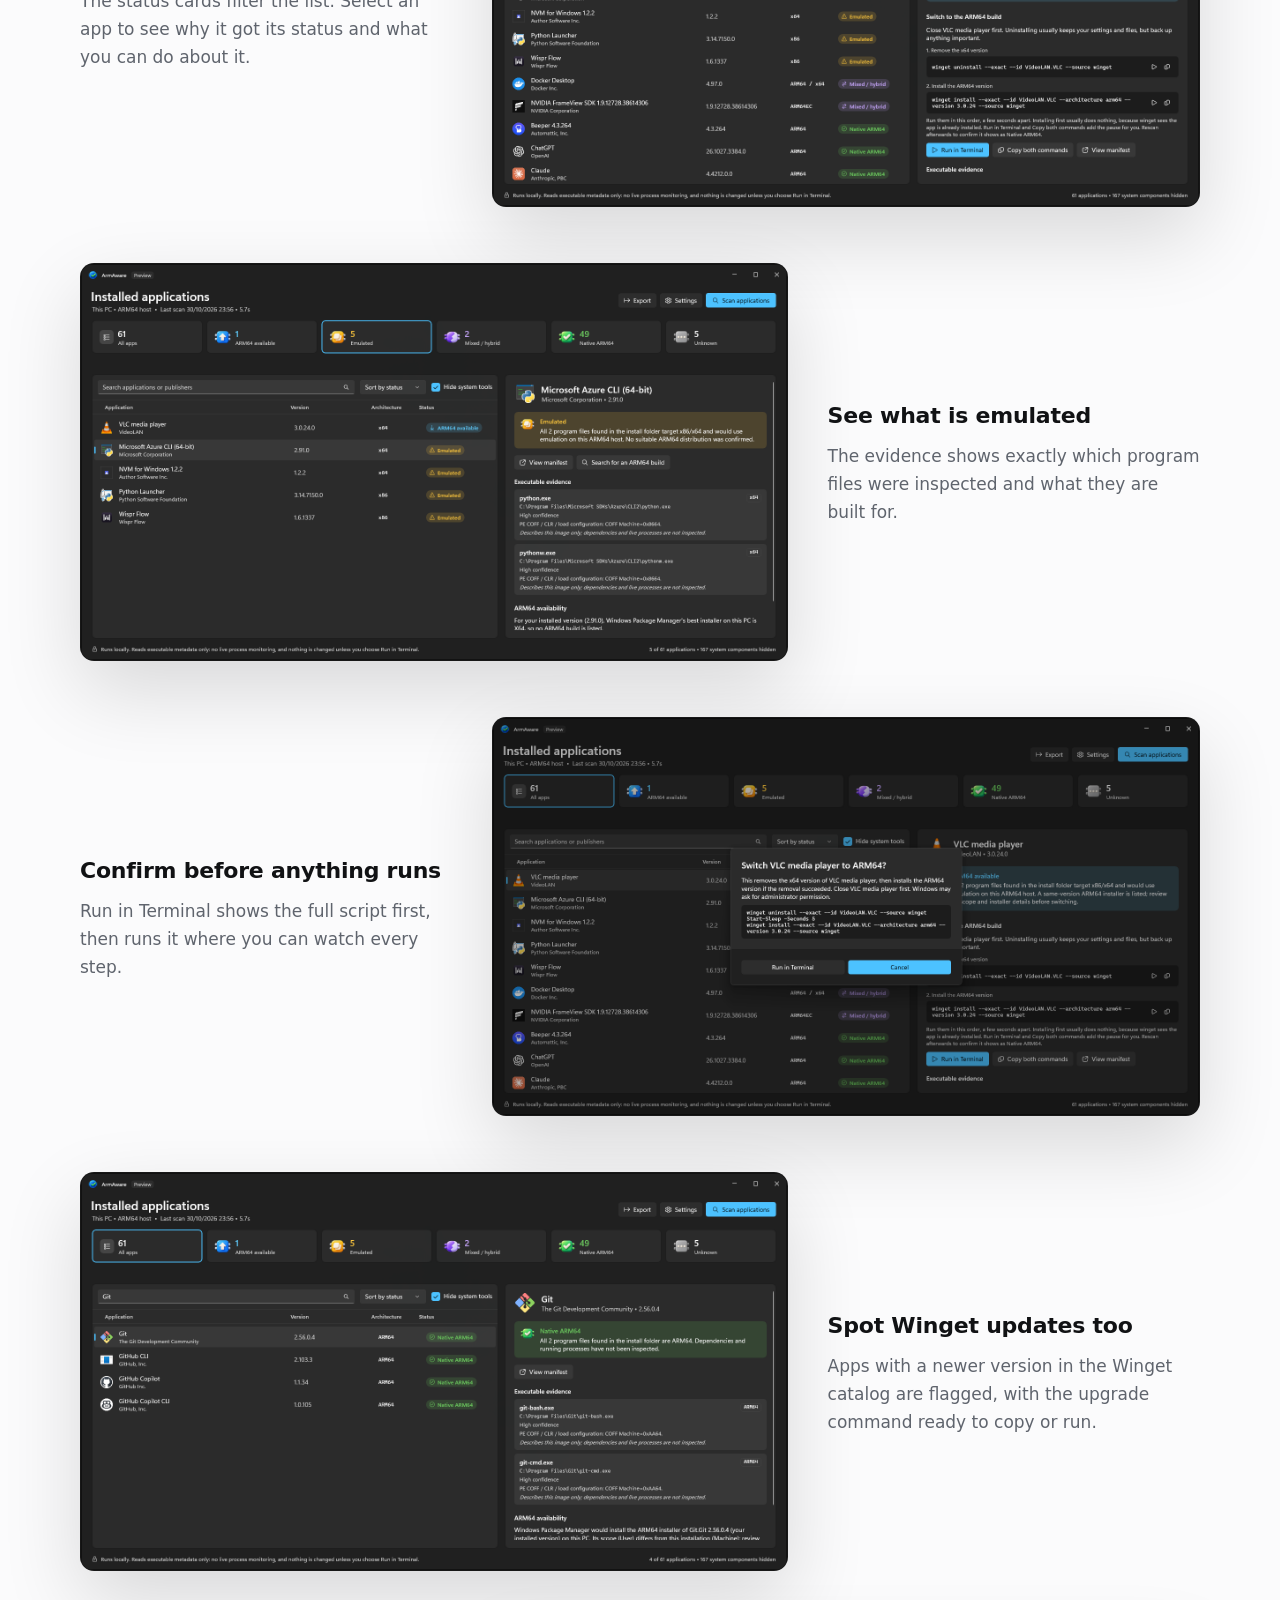
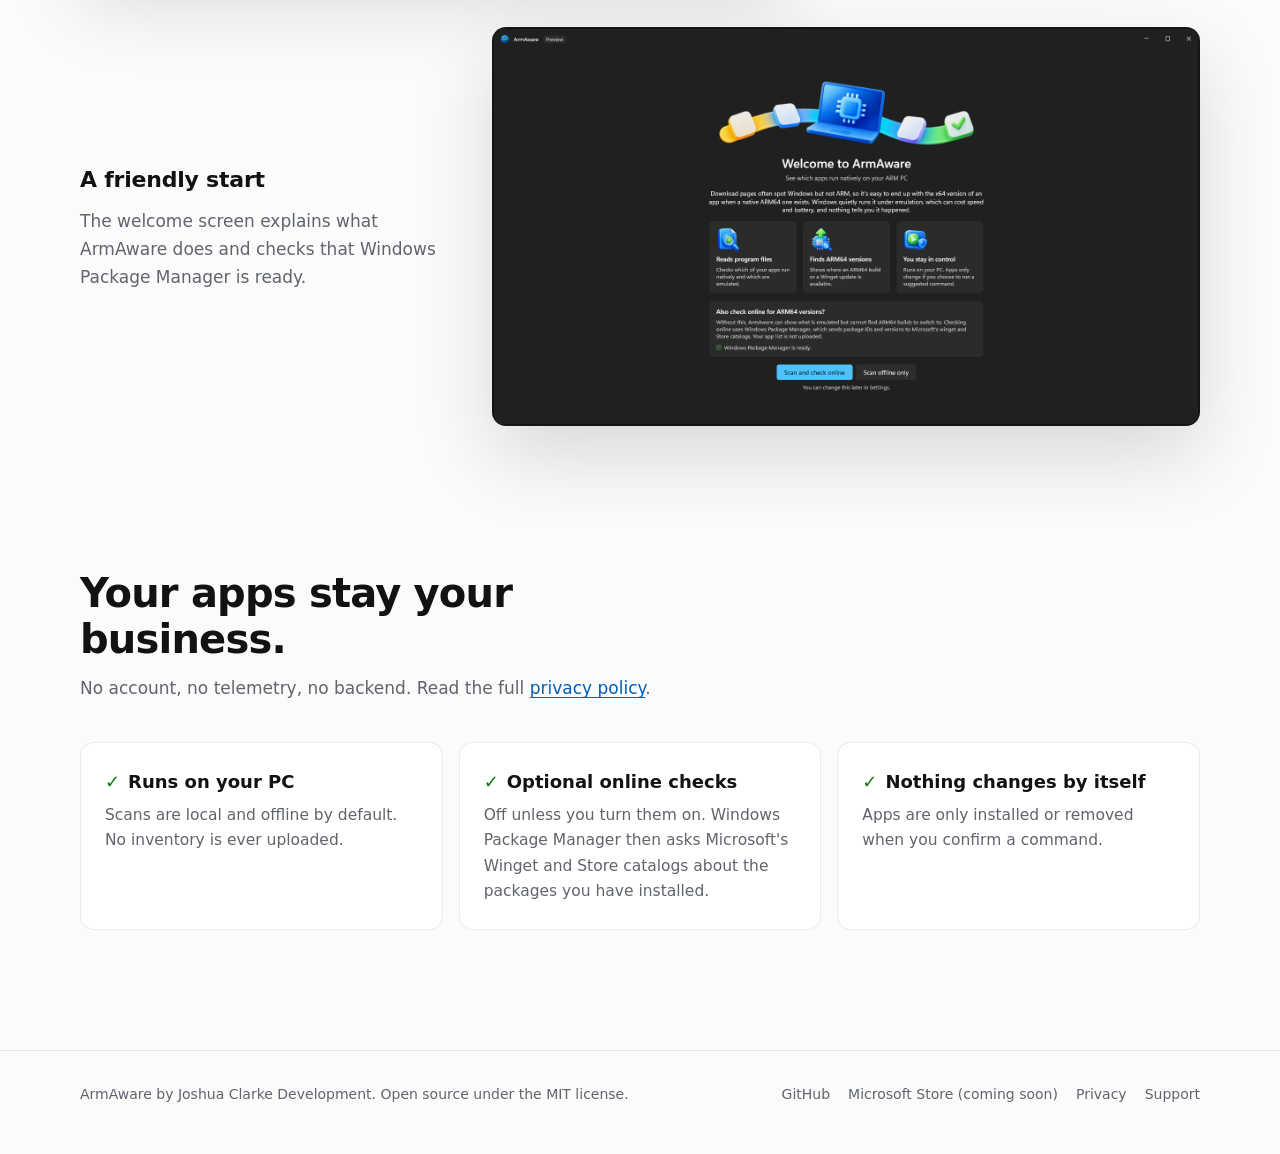
==== commit b19b7f5b: "Mark the Microsoft Store listing as coming soon" ====
--- a/docs/index.html
+++ b/docs/index.html
@@ -31,9 +31,9 @@
     <h1>Run your apps the <span class="accent">native</span> way.</h1>
     <p class="lede">ArmAware finds the apps on your PC that are quietly running under emulation, and shows you where a native ARM64 version exists.</p>
     <div class="actions">
-      <a class="btn btn-primary" href="https://apps.microsoft.com/detail/9N84PT3981Z1">
+      <span class="btn btn-primary is-soon" aria-disabled="true">
         <svg viewBox="0 0 16 16" aria-hidden="true"><path fill="currentColor" d="M1 2.5 7 1.6v5.9H1zm7-1.05L15 .5v7H8zM1 8.5h6v5.9l-6-.9zm7 0h7v7l-7-.95z"/></svg>
-        Get it from Microsoft Store</a>
+        Microsoft Store <span class="badge">Coming soon</span></span>
       <a class="btn" href="https://github.com/TheSirLan/ArmAware">View on GitHub</a>
     </div>
     <p class="note">Free and <a href="https://github.com/TheSirLan/ArmAware">open source</a>. Windows 11 on ARM64.</p>
@@ -136,7 +136,7 @@
     <span>ArmAware by Joshua Clarke Development. Open source under the MIT license.</span>
     <nav aria-label="Footer">
       <a href="https://github.com/TheSirLan/ArmAware">GitHub</a>
-      <a href="https://apps.microsoft.com/detail/9N84PT3981Z1">Microsoft Store</a>
+      <span>Microsoft Store (coming soon)</span>
       <a href="privacy.html">Privacy</a>
       <a href="support.html">Support</a>
     </nav>
--- a/docs/site.css
+++ b/docs/site.css
@@ -150,3 +150,9 @@
   .site-footer nav { margin-left: 0; }
 }
 @media (prefers-reduced-motion: reduce) { html { scroll-behavior: auto; } }
+
+/* Store listing not live yet */
+.btn.is-soon { cursor: default; }
+.btn.is-soon:hover { filter: none; }
+.badge { font-size: 11.5px; font-weight: 700; letter-spacing: .04em; text-transform: uppercase; padding: 3px 8px; border-radius: 999px;
+  background: color-mix(in srgb, var(--accent-ink) 22%, transparent); color: var(--accent-ink); margin-left: 4px; }
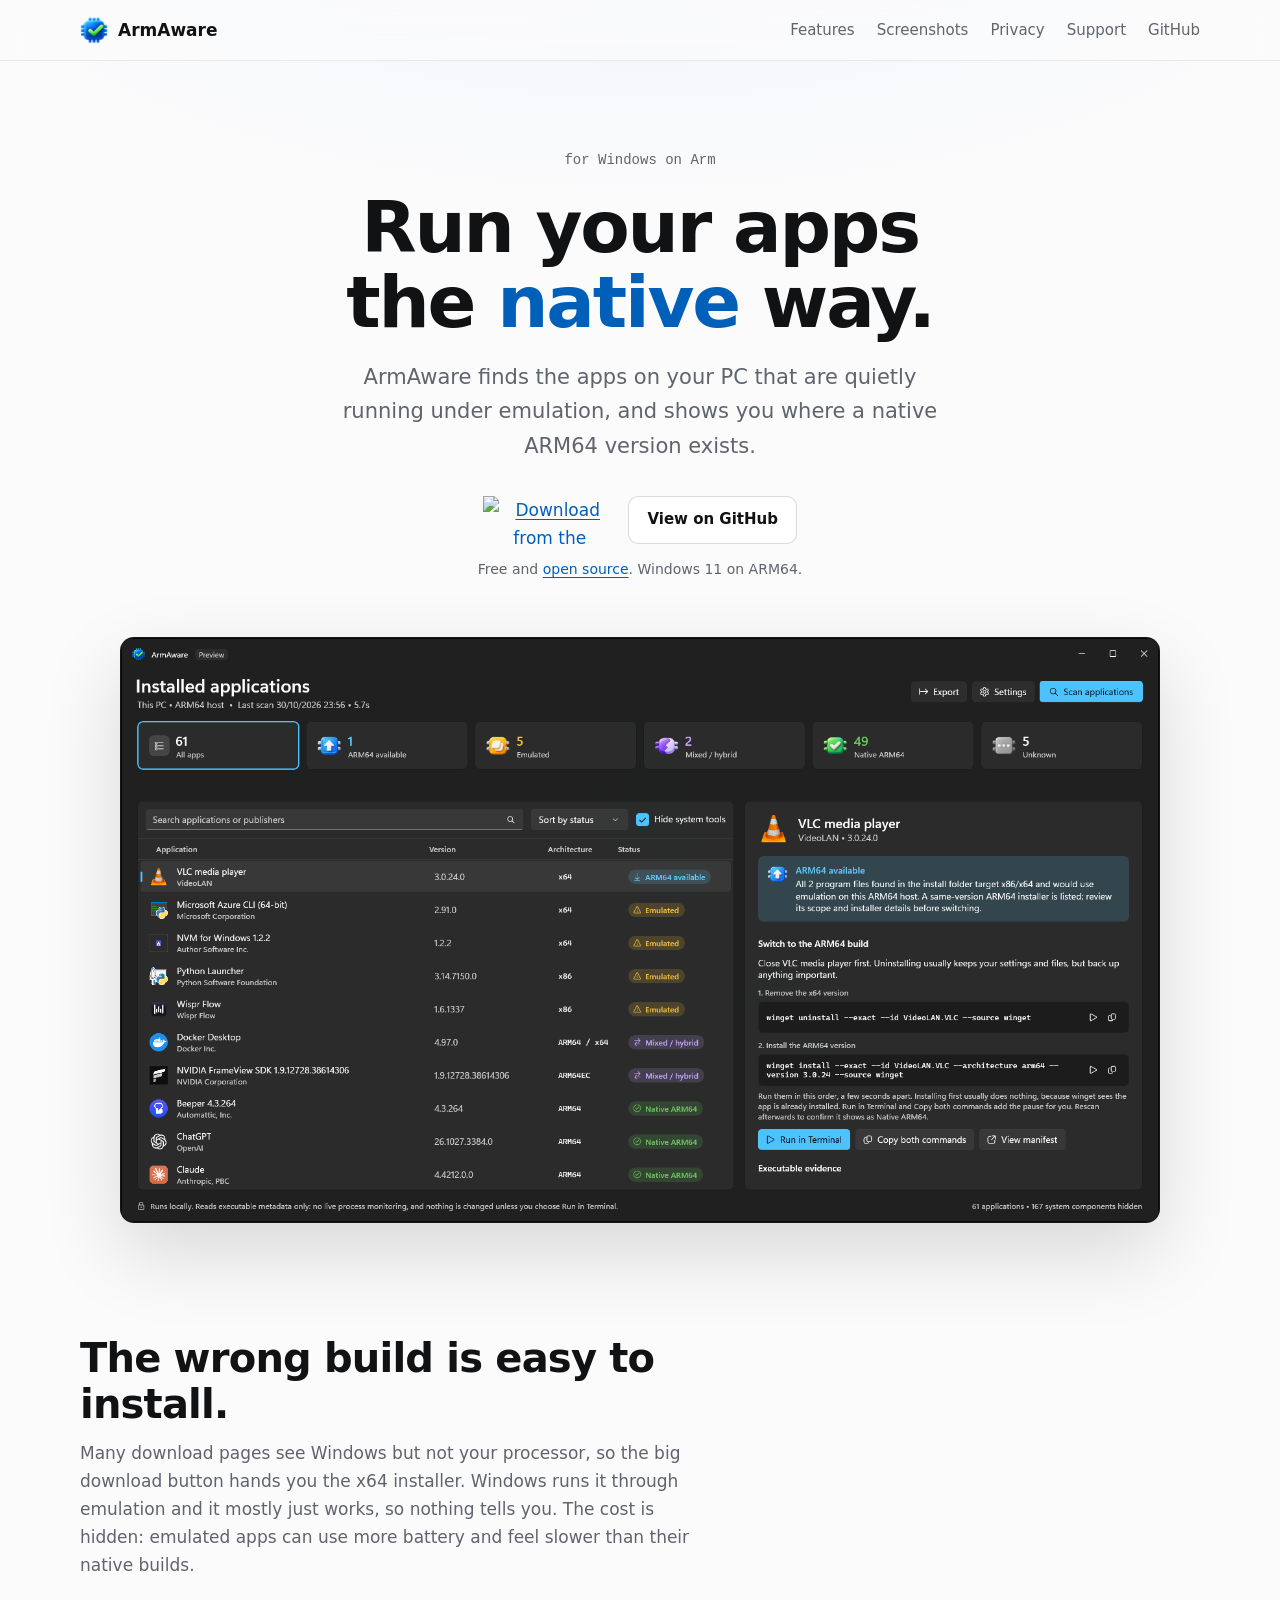
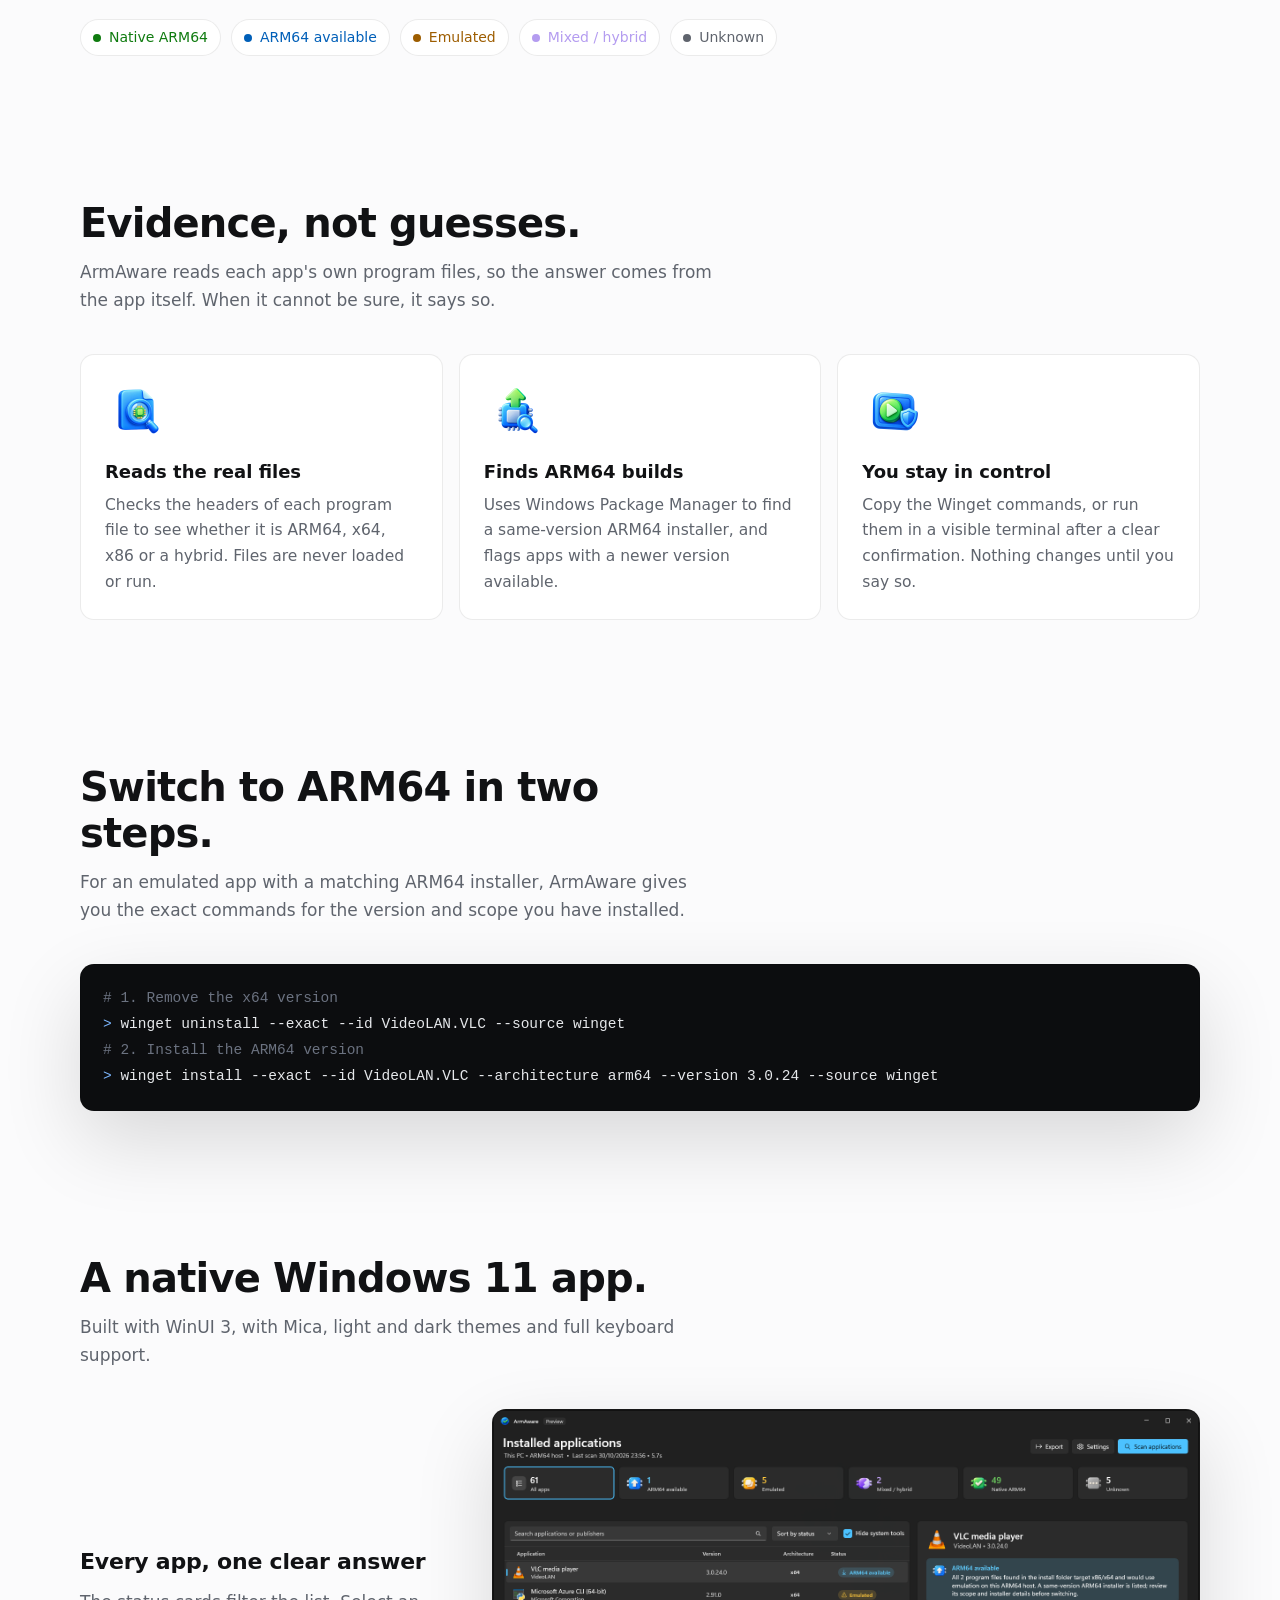
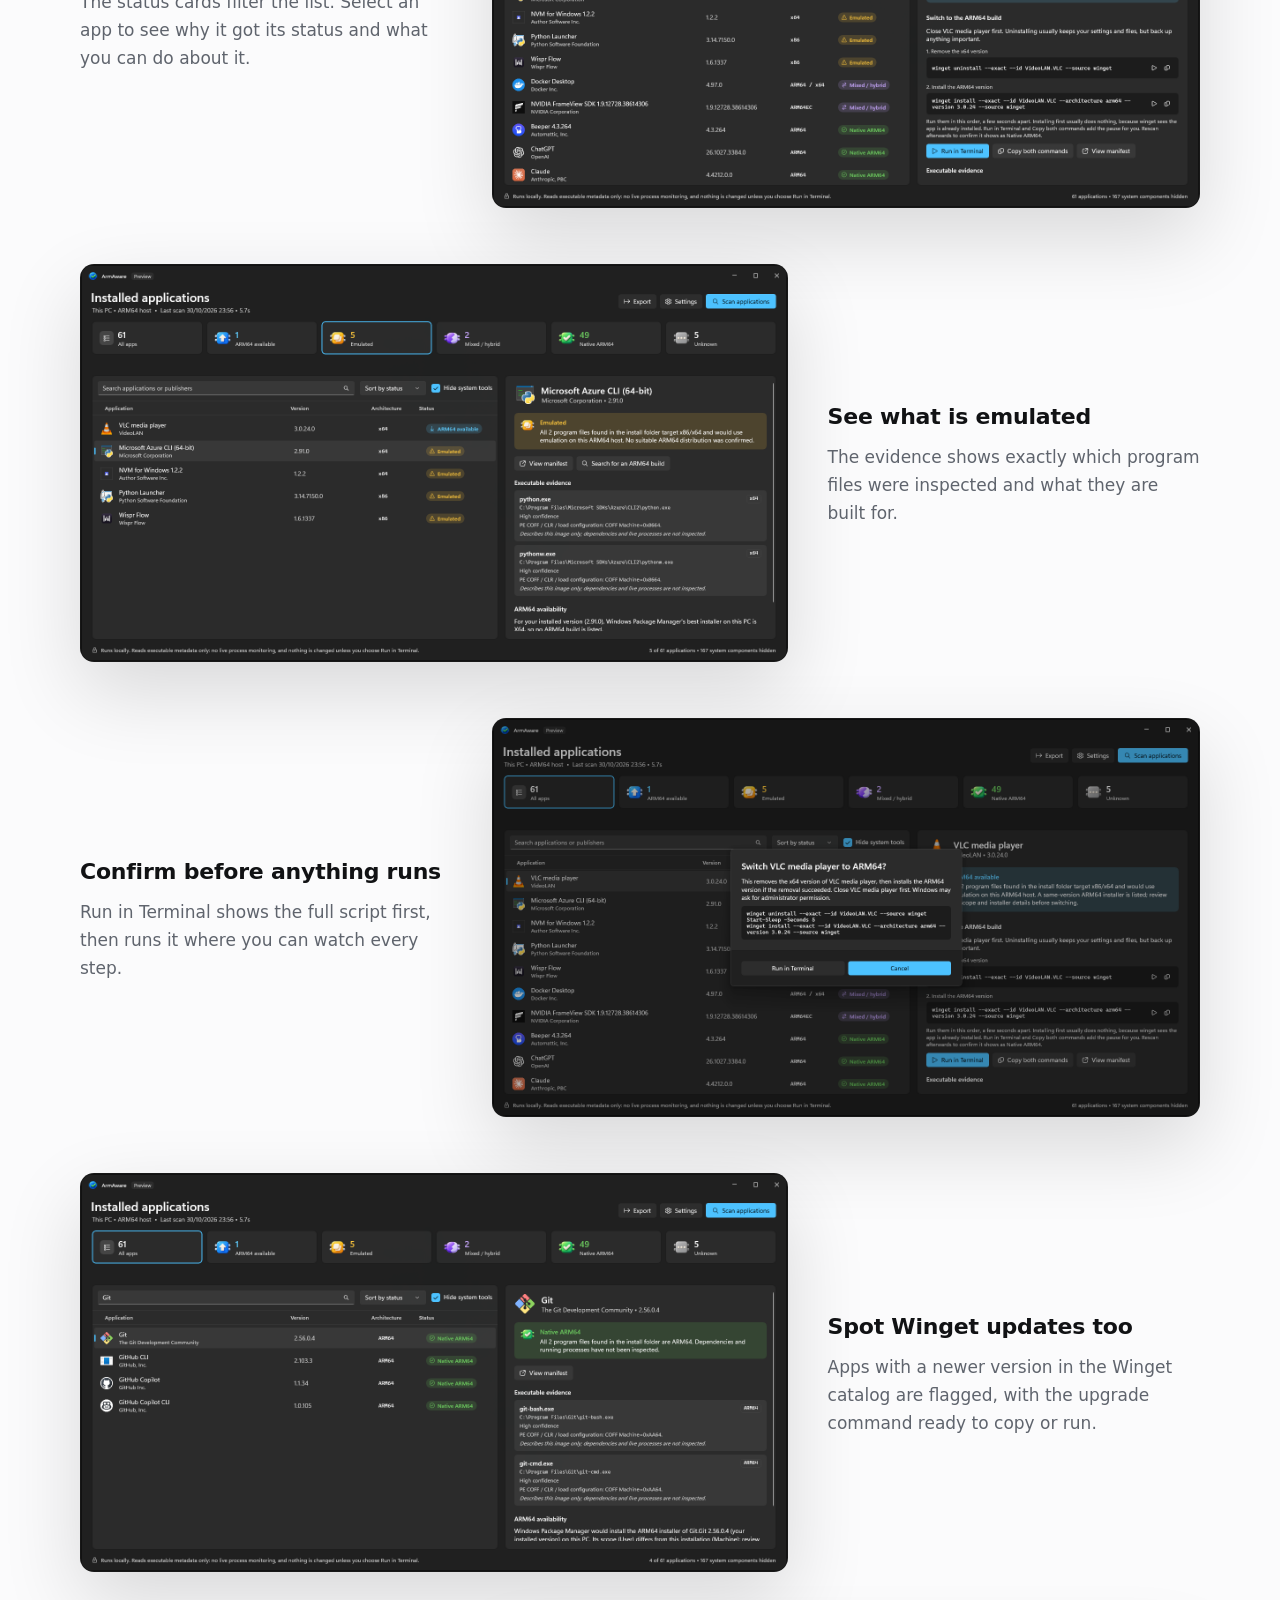
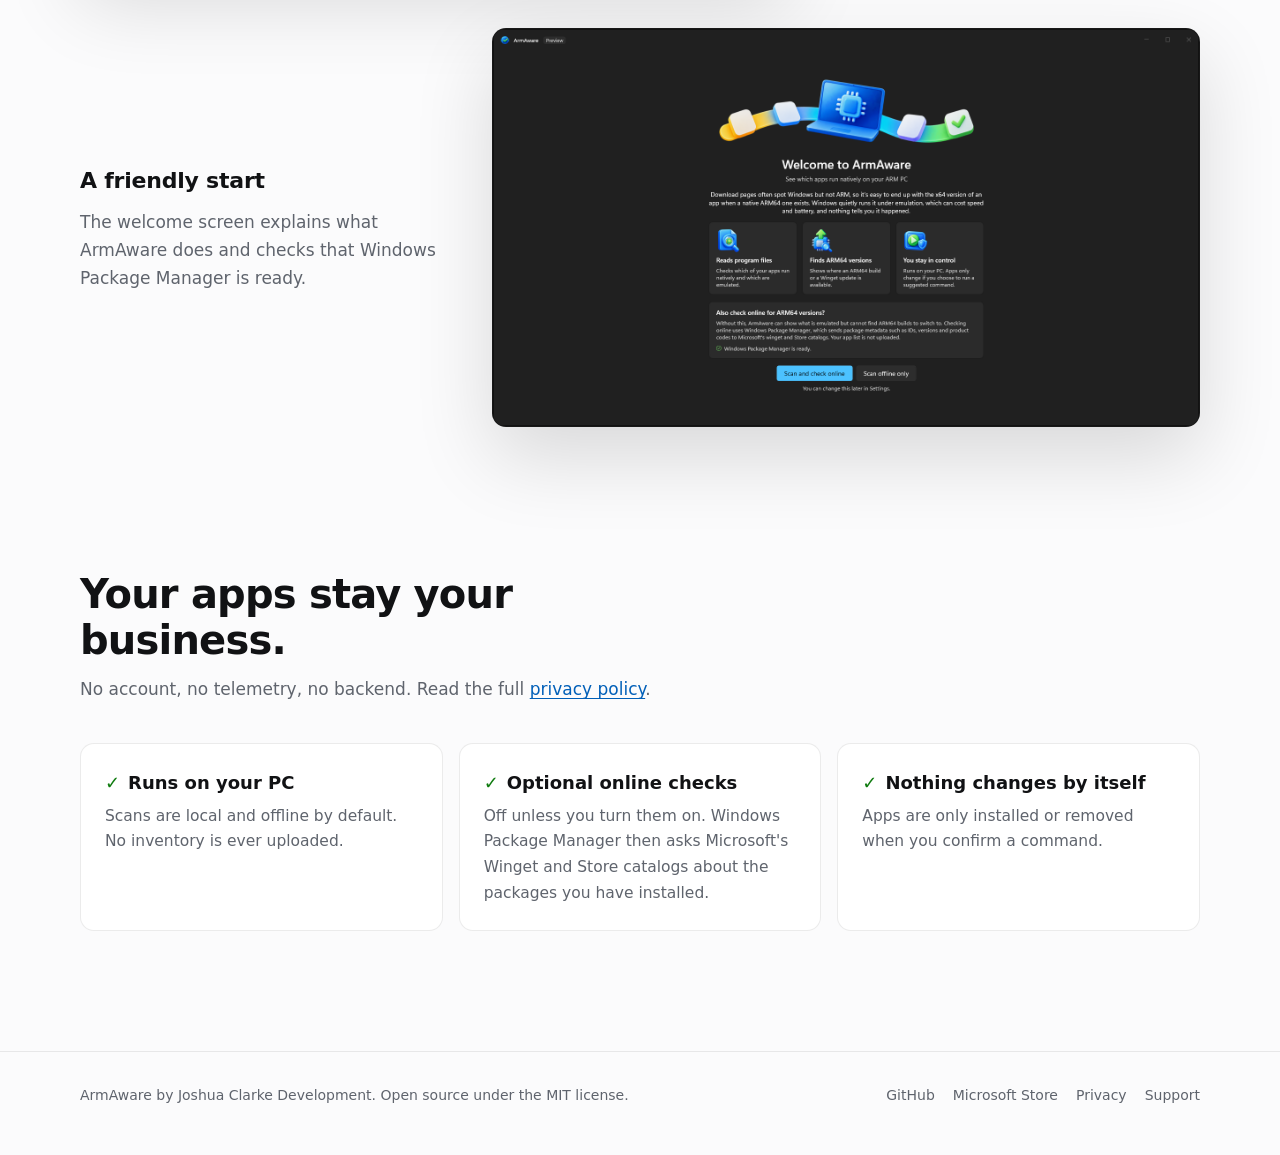
==== commit e78be408: "Link the live Microsoft Store listing with the official badge" ====
--- a/docs/index.html
+++ b/docs/index.html
@@ -31,9 +31,12 @@
     <h1>Run your apps the <span class="accent">native</span> way.</h1>
     <p class="lede">ArmAware finds the apps on your PC that are quietly running under emulation, and shows you where a native ARM64 version exists.</p>
     <div class="actions">
-      <span class="btn btn-primary is-soon" aria-disabled="true">
-        <svg viewBox="0 0 16 16" aria-hidden="true"><path fill="currentColor" d="M1 2.5 7 1.6v5.9H1zm7-1.05L15 .5v7H8zM1 8.5h6v5.9l-6-.9zm7 0h7v7l-7-.95z"/></svg>
-        Microsoft Store <span class="badge">Coming soon</span></span>
+      <a class="store-badge" href="https://apps.microsoft.com/detail/9N84PT3981Z1?mode=direct">
+        <picture>
+          <source media="(prefers-color-scheme: light)" srcset="https://get.microsoft.com/images/en-us%20dark.svg">
+          <img src="https://get.microsoft.com/images/en-us%20light.svg" width="200" height="72" alt="Download from the Microsoft Store">
+        </picture>
+      </a>
       <a class="btn" href="https://github.com/TheSirLan/ArmAware">View on GitHub</a>
     </div>
     <p class="note">Free and <a href="https://github.com/TheSirLan/ArmAware">open source</a>. Windows 11 on ARM64.</p>
@@ -136,7 +139,7 @@
     <span>ArmAware by Joshua Clarke Development. Open source under the MIT license.</span>
     <nav aria-label="Footer">
       <a href="https://github.com/TheSirLan/ArmAware">GitHub</a>
-      <span>Microsoft Store (coming soon)</span>
+      <a href="https://apps.microsoft.com/detail/9N84PT3981Z1">Microsoft Store</a>
       <a href="privacy.html">Privacy</a>
       <a href="support.html">Support</a>
     </nav>
--- a/docs/site.css
+++ b/docs/site.css
@@ -151,8 +151,6 @@
 }
 @media (prefers-reduced-motion: reduce) { html { scroll-behavior: auto; } }
 
-/* Store listing not live yet */
-.btn.is-soon { cursor: default; }
-.btn.is-soon:hover { filter: none; }
-.badge { font-size: 11.5px; font-weight: 700; letter-spacing: .04em; text-transform: uppercase; padding: 3px 8px; border-radius: 999px;
-  background: color-mix(in srgb, var(--accent-ink) 22%, transparent); color: var(--accent-ink); margin-left: 4px; }
+/* Official Microsoft Store badge */
+.store-badge { display: inline-flex; align-items: center; }
+.store-badge img { height: 48px; width: auto; display: block; }
